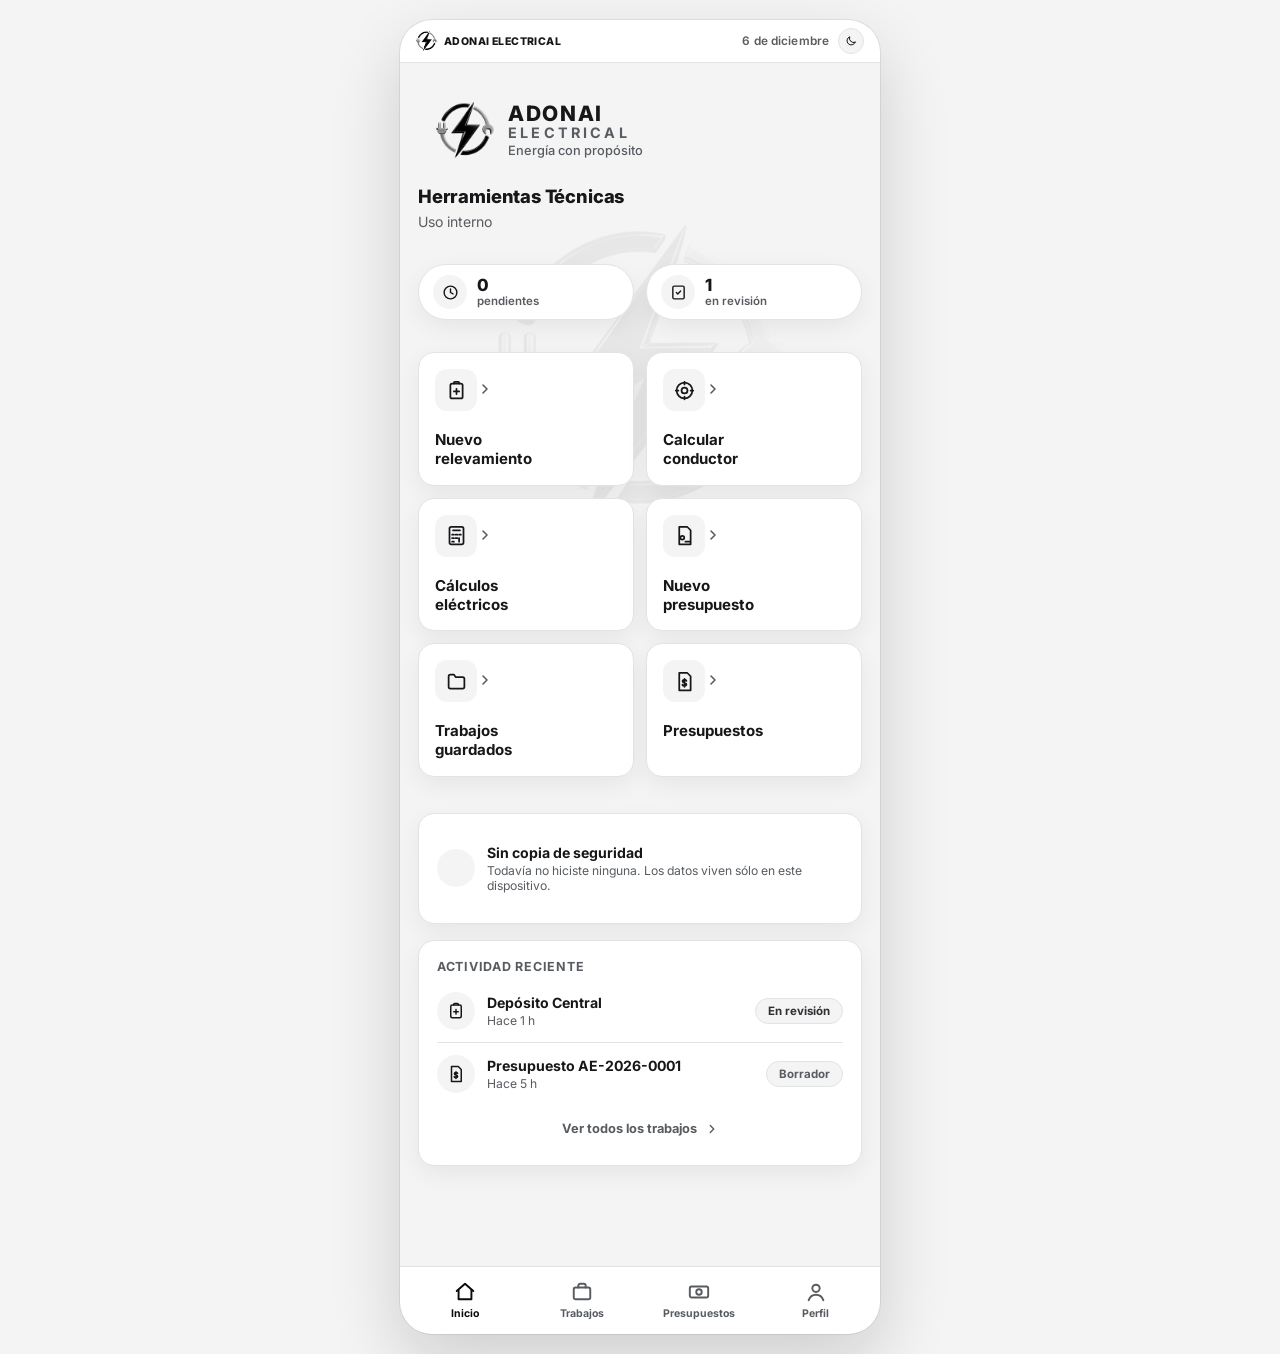
==== codigo/index.html @ 4b6f33a9 "Agrupamiento como parámetro del paquete y al aire libre sin reducción Los factores IEC de agrupamien" ====
<!doctype html>
<html lang="es">
<head>
<meta charset="utf-8">
<meta name="viewport" content="width=device-width, initial-scale=1, viewport-fit=cover">
<title>ADONAI ELECTRICAL</title>
<link rel="manifest" href="manifest.json">
<meta name="theme-color" content="#0b0b0c">
<meta name="mobile-web-app-capable" content="yes">
<meta name="apple-mobile-web-app-capable" content="yes">
<meta name="apple-mobile-web-app-status-bar-style" content="black-translucent">
<meta name="apple-mobile-web-app-title" content="ADONAI ELECTRICAL">
<link rel="icon" href="favicon.ico" sizes="any">
<link rel="apple-touch-icon" href="icon-180.png">
<link rel="preconnect" href="https://fonts.googleapis.com">
<link rel="preconnect" href="https://fonts.gstatic.com" crossorigin>
<link href="https://fonts.googleapis.com/css2?family=Inter:wght@400;500;600;700;800;900&display=swap" rel="stylesheet">
<link rel="stylesheet" href="estilos.css">
  <style>
    :root{ color-scheme:light dark; }
    body{ margin:0; }
    img{ max-width:100%; }
    [hidden]{ display:none !important; }
  </style>
</head>
<body>

<!-- ============================================================
     ICONOS / LOGO — símbolos SVG reutilizables
     ============================================================ -->
<svg width="0" height="0" style="position:absolute">
  <defs>
    <symbol id="ic-clock" viewBox="0 0 24 24" fill="none" stroke="currentColor" stroke-width="2" stroke-linecap="round" stroke-linejoin="round"><circle cx="12" cy="12" r="9"/><path d="M12 7v5l3.5 2"/></symbol>
    <symbol id="ic-check-list" viewBox="0 0 24 24" fill="none" stroke="currentColor" stroke-width="2" stroke-linecap="round" stroke-linejoin="round"><rect x="4" y="3" width="16" height="18" rx="2"/><path d="m9 12 2 2 4-4"/></symbol>
    <symbol id="ic-clipboard-plus" viewBox="0 0 24 24" fill="none" stroke="currentColor" stroke-width="2" stroke-linecap="round" stroke-linejoin="round"><rect x="5" y="4" width="14" height="17" rx="2"/><path d="M9 4V3a1 1 0 0 1 1-1h4a1 1 0 0 1 1 1v1"/><path d="M12 10v6M9 13h6"/></symbol>
    <symbol id="ic-cable" viewBox="0 0 24 24" fill="none" stroke="currentColor" stroke-width="2" stroke-linecap="round" stroke-linejoin="round"><circle cx="12" cy="12" r="9"/><circle cx="12" cy="12" r="3.4"/><path d="M12 2v3M12 19v3M2 12h3M19 12h3"/></symbol>
    <symbol id="ic-calc" viewBox="0 0 24 24" fill="none" stroke="currentColor" stroke-width="2" stroke-linecap="round" stroke-linejoin="round"><rect x="4" y="2" width="16" height="20" rx="2"/><path d="M8 6h8M7 11h2M11 11h2M15 11h2M7 15h2M11 15h2M15 15v4M7 19h2"/></symbol>
    <symbol id="ic-invoice" viewBox="0 0 24 24" fill="none" stroke="currentColor" stroke-width="2" stroke-linecap="round" stroke-linejoin="round"><path d="M6 2h9l4 4v16H6z"/><circle cx="9.5" cy="14.5" r="2.2"/><path d="M13 19h5"/></symbol>
    <symbol id="ic-folder" viewBox="0 0 24 24" fill="none" stroke="currentColor" stroke-width="2" stroke-linecap="round" stroke-linejoin="round"><path d="M3 6a2 2 0 0 1 2-2h4l2 3h8a2 2 0 0 1 2 2v9a2 2 0 0 1-2 2H5a2 2 0 0 1-2-2z"/></symbol>
    <symbol id="ic-file-dollar" viewBox="0 0 24 24" fill="none" stroke="currentColor" stroke-width="2" stroke-linecap="round" stroke-linejoin="round"><path d="M6 2h9l4 4v16H6z"/><path d="M12 9v9M14.2 11.3a2.2 2.2 0 0 0-2.2-1.3c-1.4 0-2.2.8-2.2 1.7 0 2.4 4.4 1.1 4.4 3.5 0 .9-.8 1.8-2.2 1.8a2.4 2.4 0 0 1-2.4-1.5"/></symbol>
    <symbol id="ic-home" viewBox="0 0 24 24" fill="none" stroke="currentColor" stroke-width="2.1" stroke-linecap="round" stroke-linejoin="round"><path d="m3 11 9-8 9 8"/><path d="M5 10v10h14V10"/></symbol>
    <symbol id="ic-briefcase" viewBox="0 0 24 24" fill="none" stroke="currentColor" stroke-width="2.1" stroke-linecap="round" stroke-linejoin="round"><rect x="3" y="7" width="18" height="13" rx="2"/><path d="M8 7V5a2 2 0 0 1 2-2h4a2 2 0 0 1 2 2v2"/></symbol>
    <symbol id="ic-money" viewBox="0 0 24 24" fill="none" stroke="currentColor" stroke-width="2.1" stroke-linecap="round" stroke-linejoin="round"><rect x="2" y="6" width="20" height="12" rx="2"/><circle cx="12" cy="12" r="3"/></symbol>
    <symbol id="ic-user" viewBox="0 0 24 24" fill="none" stroke="currentColor" stroke-width="2.1" stroke-linecap="round" stroke-linejoin="round"><circle cx="12" cy="8" r="4"/><path d="M4 21c1.5-4.5 5-6 8-6s6.5 1.5 8 6"/></symbol>
    <symbol id="ic-chevron-right" viewBox="0 0 24 24" fill="none" stroke="currentColor" stroke-width="2.4" stroke-linecap="round" stroke-linejoin="round"><path d="m9 6 6 6-6 6"/></symbol>
    <symbol id="ic-chevron-left" viewBox="0 0 24 24" fill="none" stroke="currentColor" stroke-width="2.4" stroke-linecap="round" stroke-linejoin="round"><path d="m15 6-6 6 6 6"/></symbol>
    <symbol id="ic-plus" viewBox="0 0 24 24" fill="none" stroke="currentColor" stroke-width="2.4" stroke-linecap="round" stroke-linejoin="round"><path d="M12 5v14M5 12h14"/></symbol>
    <symbol id="ic-trash" viewBox="0 0 24 24" fill="none" stroke="currentColor" stroke-width="2" stroke-linecap="round" stroke-linejoin="round"><path d="M4 7h16M9 7V4h6v3M6 7l1 13h10l1-13"/></symbol>
    <symbol id="ic-save" viewBox="0 0 24 24" fill="none" stroke="currentColor" stroke-width="2" stroke-linecap="round" stroke-linejoin="round"><path d="M5 4h11l3 3v13H5z"/><path d="M8 4v6h8V4M8 21v-6h8v6"/></symbol>
    <symbol id="ic-check-circle" viewBox="0 0 24 24" fill="none" stroke="currentColor" stroke-width="2.2" stroke-linecap="round" stroke-linejoin="round"><circle cx="12" cy="12" r="9.5"/><path d="m8 12 2.5 2.5L16 9"/></symbol>
    <symbol id="ic-x-circle" viewBox="0 0 24 24" fill="none" stroke="currentColor" stroke-width="2.2" stroke-linecap="round" stroke-linejoin="round"><circle cx="12" cy="12" r="9.5"/><path d="m9 9 6 6M15 9l-6 6"/></symbol>
    <symbol id="ic-zap" viewBox="0 0 24 24" fill="currentColor" stroke="none"><path d="M13 2 4 14h6l-1 8 9-12h-6z"/></symbol>
    <symbol id="ic-percent" viewBox="0 0 24 24" fill="none" stroke="currentColor" stroke-width="2" stroke-linecap="round" stroke-linejoin="round"><path d="M19 5 5 19"/><circle cx="7" cy="7" r="2.2"/><circle cx="17" cy="17" r="2.2"/></symbol>
    <symbol id="ic-truck" viewBox="0 0 24 24" fill="none" stroke="currentColor" stroke-width="2" stroke-linecap="round" stroke-linejoin="round"><path d="M2 8h11v9H2z"/><path d="M13 11h4l4 3v3h-8z"/><circle cx="6" cy="19" r="1.8"/><circle cx="17.5" cy="19" r="1.8"/></symbol>
    <symbol id="ic-tag" viewBox="0 0 24 24" fill="none" stroke="currentColor" stroke-width="2" stroke-linecap="round" stroke-linejoin="round"><path d="M12 2h6a2 2 0 0 1 2 2v6L11 19l-9-9 9-9z"/><circle cx="16" cy="8" r="1.5" fill="currentColor" stroke="none"/></symbol>
    <symbol id="ic-tool" viewBox="0 0 24 24" fill="none" stroke="currentColor" stroke-width="2" stroke-linecap="round" stroke-linejoin="round"><path d="M14.7 6.3a4 4 0 0 0-5.4 4.6L3 17.2V21h3.8l6.3-6.3a4 4 0 0 0 4.6-5.4l-2.7 2.7-2-2z"/></symbol>
    <symbol id="ic-thermo" viewBox="0 0 24 24" fill="none" stroke="currentColor" stroke-width="2" stroke-linecap="round" stroke-linejoin="round"><path d="M12 14V4a2 2 0 1 0-4 0v10a4 4 0 1 0 4 0Z"/></symbol>
    <symbol id="ic-ruler" viewBox="0 0 24 24" fill="none" stroke="currentColor" stroke-width="2" stroke-linecap="round" stroke-linejoin="round"><path d="m3 16 5-5 12 12-5 5z"/><path d="m9 12 2 2M12 9l2 2M15 6l2 2"/></symbol>
    <symbol id="ic-eye" viewBox="0 0 24 24" fill="none" stroke="currentColor" stroke-width="2" stroke-linecap="round" stroke-linejoin="round"><path d="M2 12s3.5-7 10-7 10 7 10 7-3.5 7-10 7-10-7-10-7Z"/><circle cx="12" cy="12" r="3"/></symbol>
    <symbol id="ic-doc" viewBox="0 0 24 24" fill="none" stroke="currentColor" stroke-width="2" stroke-linecap="round" stroke-linejoin="round"><path d="M6 2h9l4 4v16H6z"/><path d="M8 12h8M8 16h8M8 8h3"/></symbol>
    <symbol id="ic-edit" viewBox="0 0 24 24" fill="none" stroke="currentColor" stroke-width="2" stroke-linecap="round" stroke-linejoin="round"><path d="M12 20h9"/><path d="M16.5 3.5a2.1 2.1 0 0 1 3 3L7 19l-4 1 1-4Z"/></symbol>
    <symbol id="ic-send" viewBox="0 0 24 24" fill="none" stroke="currentColor" stroke-width="2" stroke-linecap="round" stroke-linejoin="round"><path d="m3 11 18-8-8 18-2-8Z"/></symbol>
    <symbol id="ic-building" viewBox="0 0 24 24" fill="none" stroke="currentColor" stroke-width="2" stroke-linecap="round" stroke-linejoin="round"><path d="M4 21V5a1 1 0 0 1 1-1h9a1 1 0 0 1 1 1v16"/><path d="M15 10h4a1 1 0 0 1 1 1v10"/><path d="M8 8h.01M11 8h.01M8 12h.01M11 12h.01M8 16h.01M11 16h.01"/></symbol>
    <symbol id="ic-search" viewBox="0 0 24 24" fill="none" stroke="currentColor" stroke-width="2" stroke-linecap="round" stroke-linejoin="round"><circle cx="11" cy="11" r="7"/><path d="m21 21-4.3-4.3"/></symbol>
    <symbol id="ic-copy" viewBox="0 0 24 24" fill="none" stroke="currentColor" stroke-width="2" stroke-linecap="round" stroke-linejoin="round"><rect x="9" y="9" width="11" height="11" rx="2"/><path d="M5 15V5a2 2 0 0 1 2-2h10"/></symbol>
    <symbol id="ic-sun" viewBox="0 0 24 24" fill="none" stroke="currentColor" stroke-width="2" stroke-linecap="round" stroke-linejoin="round"><circle cx="12" cy="12" r="4.2"/><path d="M12 2.5v2.6M12 18.9v2.6M4.6 4.6l1.85 1.85M17.55 17.55l1.85 1.85M2.5 12h2.6M18.9 12h2.6M4.6 19.4l1.85-1.85M17.55 6.45l1.85-1.85"/></symbol>
    <symbol id="ic-moon" viewBox="0 0 24 24" fill="none" stroke="currentColor" stroke-width="2" stroke-linecap="round" stroke-linejoin="round"><path d="M20.5 14.5A8.5 8.5 0 0 1 9.5 3.5a8.5 8.5 0 1 0 11 11Z"/></symbol>
  </defs>
</svg>

<div class="shell" id="shell">

  <div class="lock-screen" id="lock-screen" hidden>
    <div class="lock-card">
      <span class="brand-logo-plate" style="width:56px;height:56px;margin:0 auto 14px;display:flex"><img data-logo alt="ADONAI ELECTRICAL"></span>
      <div class="lock-title">Herramientas Técnicas</div>
      <p class="lock-sub">Ingresá tu PIN para continuar</p>
      <input class="input lock-input" type="password" inputmode="numeric" pattern="[0-9]*" maxlength="4" id="lock-pin-input" placeholder="••••" autocomplete="off">
      <button class="btn btn-primary btn-block" id="btn-lock-unlock">Desbloquear</button>
      <p class="lock-error" id="lock-error" hidden>PIN incorrecto. Intentá de nuevo.</p>
      <button type="button" class="lock-forgot" id="btn-lock-olvide">¿Olvidaste tu PIN?</button>
      <p class="lock-forgot-note" id="lock-olvide-nota" hidden>El PIN no se puede recuperar: es solo un bloqueo de pantalla, no hay cuenta ni copia en la nube. Para volver a entrar hay que borrar los datos del sitio desde el navegador, lo que también borra los trabajos y presupuestos guardados en este dispositivo.</p>
    </div>
  </div>

  <div class="util-bar" id="util-bar">
    <div class="util-brand">
      <span class="brand-logo-plate"><img data-logo alt="ADONAI ELECTRICAL"></span>
      <span class="util-wordmark">ADONAI ELECTRICAL</span>
    </div>
    <div class="util-right">
      <span class="date" id="util-date"></span>
      <button type="button" class="theme-toggle" id="btn-theme-toggle" aria-label="Cambiar tema" aria-pressed="false">
        <svg id="theme-toggle-icon"><use href="#ic-moon"></use></svg>
      </button>
    </div>
  </div>

  <!-- ============================================================
       INICIO
       ============================================================ -->
  <main class="view" id="view-home">
    <div class="brand-header">
      <span class="brand-logo-plate"><img data-logo alt="ADONAI ELECTRICAL"></span>
      <div>
        <div class="wordmark-lg">ADONAI<small>ELECTRICAL</small></div>
        <div class="tagline">Energía con propósito</div>
      </div>
    </div>

    <div class="stack" style="margin-top:18px">
      <div>
        <div class="page-title" style="font-size:1.15rem">Herramientas Técnicas</div>
        <div class="page-sub" style="margin-bottom:0">Uso interno</div>
      </div>

      <div class="stat-pill-row" id="home-stats"></div>

      <div class="action-grid">
        <button class="action-tile" data-action="nuevo-relevamiento">
          <div class="head"><span class="ic"><svg><use href="#ic-clipboard-plus"/></svg></span><svg class="chev"><use href="#ic-chevron-right"/></svg></div>
          <div class="label">Nuevo<br>relevamiento</div>
        </button>
        <button class="action-tile" data-action="calcular-conductor">
          <div class="head"><span class="ic"><svg><use href="#ic-cable"/></svg></span><svg class="chev"><use href="#ic-chevron-right"/></svg></div>
          <div class="label">Calcular<br>conductor</div>
        </button>
        <button class="action-tile" data-action="calculos-electricos">
          <div class="head"><span class="ic"><svg><use href="#ic-calc"/></svg></span><svg class="chev"><use href="#ic-chevron-right"/></svg></div>
          <div class="label">Cálculos<br>eléctricos</div>
        </button>
        <button class="action-tile" data-action="nuevo-presupuesto">
          <div class="head"><span class="ic"><svg><use href="#ic-invoice"/></svg></span><svg class="chev"><use href="#ic-chevron-right"/></svg></div>
          <div class="label">Nuevo<br>presupuesto</div>
        </button>
        <button class="action-tile" data-action="trabajos">
          <div class="head"><span class="ic"><svg><use href="#ic-folder"/></svg></span><svg class="chev"><use href="#ic-chevron-right"/></svg></div>
          <div class="label">Trabajos<br>guardados</div>
        </button>
        <button class="action-tile" data-action="presupuestos">
          <div class="head"><span class="ic"><svg><use href="#ic-file-dollar"/></svg></span><svg class="chev"><use href="#ic-chevron-right"/></svg></div>
          <div class="label">Presupuestos</div>
        </button>
      </div>

      <div id="home-avisos"></div>

      <div class="card card-pad">
        <div class="row-between" style="margin-bottom:6px">
          <div class="section-label" style="margin:0">Actividad reciente</div>
        </div>
        <div id="home-activity"></div>
        <button class="btn btn-ghost btn-block btn-sm" id="btn-ver-todos" style="margin-top:6px">Ver todos los trabajos <svg style="width:14px;height:14px"><use href="#ic-chevron-right"/></svg></button>
      </div>
    </div>
  </main>

  <!-- ============================================================
       NUEVO RELEVAMIENTO — asistente de 6 pasos
       ============================================================ -->
  <main class="view" id="view-relevamiento" hidden>
    <div class="topbar">
      <div class="topbar-row">
        <button class="icon-btn" data-back="home"><svg><use href="#ic-chevron-left"/></svg></button>
        <div class="brand-mini" style="margin:0 auto">
          <span class="brand-logo-plate"><img data-logo alt="ADONAI ELECTRICAL"></span>
          <div class="wordmark">ADONAI<b>ELECTRICAL</b></div>
        </div>
        <span style="width:36px"></span>
      </div>
    </div>
    <div style="padding-top:14px">
      <div class="page-title">Nuevo relevamiento</div>
      <div class="stepper" id="wizard-stepper"></div>
    </div>

    <!-- Paso 1: Cliente -->
    <section class="wizard-step stack" id="step-cliente" data-step="0">
      <div class="card card-pad stack-sm">
        <div class="section-label">Datos del cliente</div>
        <div class="field"><label>Nombre o razón social</label><input class="input" id="f-cliente-nombre" placeholder="Ej: Empresa Delta"></div>
        <div class="field"><label>Teléfono</label><input class="input" id="f-cliente-telefono" type="tel" placeholder="0"></div>
        <div class="field"><label>WhatsApp</label><input class="input" id="f-cliente-whatsapp" type="tel" placeholder="0"></div>
        <div class="field"><label>Correo electrónico</label><input class="input" id="f-cliente-email" type="email" placeholder="cliente@correo.com"></div>
        <div class="field"><label>Persona de contacto</label><input class="input" id="f-cliente-contacto" placeholder="Nombre y apellido"></div>
        <div class="field"><label>Observaciones</label><textarea class="textarea" id="f-cliente-obs" placeholder="Notas sobre el cliente…"></textarea></div>
      </div>
      <div class="card card-pad" id="clientes-existentes-wrap">
        <div class="section-label" style="margin-bottom:10px">Selección rápida</div>
        <select class="select" id="f-cliente-existente">
          <option value="">Seleccionar cliente existente…</option>
        </select>
      </div>
      <div class="grid-2">
        <button class="btn btn-outline" id="btn-guardar-borrador"><svg><use href="#ic-save"/></svg> Guardar borrador</button>
        <button class="btn btn-primary" data-step-next>Continuar <svg><use href="#ic-chevron-right"/></svg></button>
      </div>
    </section>

    <!-- Paso 2: Obra -->
    <section class="wizard-step stack" id="step-obra" data-step="1" hidden>
      <div class="card card-pad stack-sm">
        <div class="section-label">Datos de la obra</div>
        <div class="field"><label>Nombre de la obra</label><input class="input" id="f-obra-nombre" placeholder="Ej: Depósito Central"></div>
        <div class="field"><label>Dirección</label><input class="input" id="f-obra-direccion" placeholder="Calle y número"></div>
        <div class="field"><label>Localidad</label><input class="input" id="f-obra-localidad" placeholder="Salto" value="Salto"></div>
        <div class="grid-2">
          <div class="field"><label>Tipo de obra</label>
            <select class="select" id="f-obra-tipo">
              <option>Residencial</option><option>Comercial</option><option>Industrial</option>
            </select>
          </div>
          <div class="field"><label>Naturaleza</label>
            <select class="select" id="f-obra-naturaleza">
              <option>Trámite</option><option>Instalación nueva</option><option>Modificación</option><option>Emergencia</option>
            </select>
          </div>
        </div>
        <div class="field"><label>Observaciones de obra</label><textarea class="textarea" id="f-obra-obs" placeholder="Accesos, horarios, condiciones del lugar…"></textarea></div>
      </div>
      <div class="grid-2">
        <button class="btn btn-outline" data-step-prev><svg><use href="#ic-chevron-left"/></svg> Atrás</button>
        <button class="btn btn-primary" data-step-next>Continuar <svg><use href="#ic-chevron-right"/></svg></button>
      </div>
    </section>

    <!-- Paso 3: Cargas -->
    <section class="wizard-step stack" id="step-cargas" data-step="2" hidden>
      <div class="card card-pad">
        <div class="field" style="max-width:340px;margin-bottom:0">
          <label>Sistema de suministro</label>
          <select class="select" id="f-sistema">
            <option value="mono">Monofásico 230V</option>
            <option value="tri_it">Trifásico 230V (sistema IT)</option>
            <option value="tri_tt" selected>Trifásico 400V (sistema TT)</option>
          </select>
        </div>
      </div>
      <div class="card card-pad">
        <div class="section-label">Factores de demanda (ajustables)</div>
        <div class="item-grid" id="factores-grid"></div>
        <p style="font-size:0.78rem;color:var(--steel);margin:10px 0 0">Valores de referencia — confirmalos contra la normativa de UTE vigente.</p>
      </div>
      <div class="card card-pad">
        <div class="row-between" style="margin-bottom:14px">
          <div class="section-label" style="margin:0">Circuitos / cargas</div>
          <button class="btn btn-outline btn-sm" id="btn-add-carga"><svg><use href="#ic-plus"/></svg> Agregar</button>
        </div>
        <div class="stack-sm" id="cargas-list"></div>
      </div>
      <div class="panel-dark card-pad">
        <div class="stat-grid" id="potencia-resultado"></div>
        <p id="potencia-warning" style="font-size:0.78rem;color:var(--panel-dark-muted);margin:16px 0 0"></p>
      </div>
      <div class="grid-2">
        <button class="btn btn-outline" data-step-prev><svg><use href="#ic-chevron-left"/></svg> Atrás</button>
        <button class="btn btn-primary" id="btn-ir-circuitos">Continuar <svg><use href="#ic-chevron-right"/></svg></button>
      </div>
    </section>

    <!-- Paso 4: Circuitos -->
    <section class="wizard-step stack" id="step-circuitos" data-step="3" hidden>
      <div class="row-between">
        <p class="page-sub" style="margin:0;max-width:none">Sección mínima que cumple corriente admisible y caída de tensión, con protección sugerida.</p>
      </div>
      <div class="card card-pad stack-sm">
        <div class="section-label" style="margin:0">Alimentador desde el medidor</div>
        <p style="font-size:0.78rem;color:var(--steel);margin:0">La caída de tensión se mide desde el origen de la instalación, así que lo que se pierde entre el medidor y el tablero general se le descuenta a cada circuito.</p>
        <div class="grid-2">
          <div class="field"><label>Longitud medidor → tablero (m)</label><input class="input" type="number" min="0" id="f-acom-l" value="10"></div>
          <div class="field"><label>Sección del alimentador</label><select class="select" id="f-acom-seccion"></select></div>
        </div>
        <div class="light-stat-grid" id="acom-resultado"></div>
      </div>

      <button class="btn btn-outline btn-block" id="btn-add-circuito"><svg><use href="#ic-plus"/></svg> Agregar circuito</button>
      <div class="stack" id="circuitos-list"></div>
      <div class="card" style="padding:0;overflow:hidden" id="circuitos-tabla-wrap" hidden>
        <div style="padding:14px 18px;font-weight:700;border-bottom:1px solid var(--line)">Planilla resumen</div>
        <div class="table-wrap">
          <table class="data" id="circuitos-tabla">
            <thead><tr><th>Circuito</th><th>Ib (A)</th><th>Sección</th><th>Protección</th><th>ΔU %</th></tr></thead>
            <tbody></tbody>
          </table>
        </div>
      </div>
      <div class="panel-dark card-pad" id="circuitos-proteccion-general" style="display:flex;flex-wrap:wrap;gap:20px" hidden></div>
      <div class="grid-2">
        <button class="btn btn-outline" data-step-prev><svg><use href="#ic-chevron-left"/></svg> Atrás</button>
        <button class="btn btn-primary" data-step-next>Continuar <svg><use href="#ic-chevron-right"/></svg></button>
      </div>
    </section>

    <!-- Paso 5: Materiales -->
    <section class="wizard-step stack" id="step-materiales" data-step="4" hidden>
      <div class="card card-pad">
        <div class="row-between" style="margin-bottom:6px">
          <div class="section-label" style="margin:0">Materiales sugeridos</div>
          <button class="btn btn-ghost btn-sm" id="btn-regenerar-materiales">Regenerar</button>
        </div>
        <p style="font-size:0.78rem;color:var(--steel);margin:0 0 12px">Calculados a partir de los circuitos. Editá cantidades o agregá ítems manuales.</p>
        <div class="stack-sm" id="materiales-list"></div>
      </div>
      <button class="btn btn-outline btn-block" id="btn-add-material"><svg><use href="#ic-plus"/></svg> Agregar material manual</button>
      <div class="grid-2">
        <button class="btn btn-outline" data-step-prev><svg><use href="#ic-chevron-left"/></svg> Atrás</button>
        <button class="btn btn-primary" data-step-next>Continuar <svg><use href="#ic-chevron-right"/></svg></button>
      </div>
    </section>

    <!-- Paso 6: Resumen -->
    <section class="wizard-step stack" id="step-resumen" data-step="5" hidden>
      <div class="page-title" style="font-size:1.3rem">Resumen técnico</div>
      <div class="grid-2">
        <div class="card card-pad">
          <div class="eyebrow" style="margin-bottom:6px">Cliente</div>
          <div style="font-weight:700" id="resumen-cliente">—</div>
        </div>
        <div class="card card-pad">
          <div class="eyebrow" style="margin-bottom:6px">Obra</div>
          <div style="font-weight:700" id="resumen-obra">—</div>
        </div>
      </div>
      <div class="grid-2">
        <div class="card card-pad">
          <div class="eyebrow" style="margin-bottom:8px">Estado</div>
          <select class="select" id="resumen-estado">
            <option value="pendiente">Pendiente</option>
            <option value="revision">En revisión</option>
            <option value="aprobado">Aprobado</option>
          </select>
        </div>
        <div class="card card-pad">
          <div class="eyebrow" style="margin-bottom:6px">Carga total</div>
          <div style="font-weight:800;font-size:1.1rem" id="resumen-carga">—</div>
        </div>
      </div>

      <div class="section-label">Circuitos</div>
      <div class="stack-sm" id="resumen-circuitos"></div>

      <div class="card card-pad" id="resumen-proteccion-general" hidden>
        <div class="section-label" style="margin-bottom:10px">Protección general</div>
        <div class="stack-sm" id="resumen-proteccion-general-stats"></div>
        <div class="field" style="margin-top:12px"><label>Sensibilidad diferencial general</label>
          <select class="select" id="resumen-diferencial-sensibilidad">
            <option value="30">30 mA</option>
            <option value="300">300 mA</option>
          </select>
        </div>
        <div class="field" style="margin-top:12px"><label>Tipo de diferencial general</label>
          <select class="select" id="resumen-diferencial-tipo"></select>
        </div>
      </div>

      <div class="card card-pad">
        <div class="row-between" style="margin-bottom:10px">
          <div class="section-label" style="margin:0">Materiales</div>
          <span id="resumen-materiales-count" style="font-size:0.78rem;color:var(--steel)"></span>
        </div>
        <div class="stack-sm" id="resumen-materiales-preview"></div>
      </div>

      <div class="card card-pad">
        <div class="section-label">Observaciones</div>
        <textarea class="textarea" id="resumen-observaciones" placeholder="Notas técnicas del relevamiento…"></textarea>
      </div>

      <div class="grid-2">
        <button class="btn btn-outline" data-step-prev><svg><use href="#ic-edit"/></svg> Editar</button>
        <button class="btn btn-outline" id="btn-enviar-revision"><svg><use href="#ic-send"/></svg> Enviar a revisión</button>
      </div>
      <button class="btn btn-primary btn-block" id="btn-crear-presupuesto"><svg><use href="#ic-file-dollar"/></svg> Crear presupuesto</button>
    </section>
  </main>

  <!-- ============================================================
       CALCULAR CONDUCTOR (standalone)
       ============================================================ -->
  <main class="view" id="view-conductor" hidden>
    <div class="topbar">
      <div class="topbar-row">
        <button class="icon-btn" data-back="home"><svg><use href="#ic-chevron-left"/></svg></button>
        <div class="topbar-title">Calcular conductor</div>
        <div class="brand-mini"><span class="brand-logo-plate"><img data-logo alt="ADONAI ELECTRICAL"></span></div>
      </div>
    </div>
    <div class="stack" style="padding-top:14px">
      <div class="segmented" id="cond-fases">
        <button class="active" data-fases="1">Monofásico</button>
        <button data-fases="3">Trifásico</button>
      </div>

      <div class="card card-pad stack-sm">
        <div class="field"><label>Tensión</label>
          <select class="select" id="cond-tension"></select>
        </div>
        <div class="field"><label>Dato conocido</label>
          <select class="select" id="cond-dato">
            <option value="potencia">Potencia</option>
            <option value="corriente">Corriente</option>
          </select>
        </div>
        <div class="field"><label id="cond-valor-label">Valor (kW)</label><input class="input" type="number" id="cond-valor" value="15"></div>
        <div class="grid-2">
          <div class="field"><label>cos φ</label><input class="input" type="number" step="0.05" min="0" max="1" id="cond-cosphi" value="0.90"></div>
          <div class="field"><label>Rendimiento η</label><input class="input" type="number" step="0.05" min="0.1" max="1" id="cond-rendimiento" value="1"></div>
        </div>
        <div class="field"><label>Longitud (m)</label><input class="input" type="number" id="cond-longitud" value="42"></div>
        <div class="field"><label>Material</label>
          <select class="select" id="cond-material"><option value="cobre">Cobre</option><option value="aluminio">Aluminio</option></select>
        </div>
        <div class="field"><label>Aislación</label>
          <select class="select" id="cond-aislacion"><option value="pvc">PVC</option><option value="xlpe">XLPE</option></select>
        </div>
        <div class="field"><label>Uso</label>
          <select class="select" id="cond-uso">
            <option value="fuerza">Electrodomésticos / carga fija</option>
            <option value="iluminacion">Iluminación</option>
            <option value="tomacorrientes">Tomacorrientes de uso general</option>
            <option value="motor">Motor o bomba (arranque fuerte)</option>
          </select>
        </div>
        <div class="grid-2">
          <div class="field"><label>Método de instalación</label>
            <select class="select" id="cond-metodo">
              <option value="embutido">Embutido en pared</option>
              <option value="amurado_pvc">Amurado — caño PVC rígido</option>
              <option value="amurado_galvanizado">Amurado — caño de acero galvanizado</option>
              <option value="bandeja">Bandeja perforada bajo techo</option>
              <option value="aire">Al aire bajo techo / exterior protegido</option>
              <option value="enterrado">Enterrado en caño</option>
            </select>
          </div>
          <div class="field"><label>Temp. ambiente (°C)</label><input class="input" type="number" id="cond-temp" value="30"></div>
        </div>
        <p style="font-size:0.76rem;color:var(--steel);margin:0">Se calcula a 30 °C, que es el criterio de la casa para toda la obra. Una temperatura intermedia toma el escalón superior de la Tabla XIV; fuera de la tabla, el cálculo no se puede verificar.</p>
        <div class="grid-2">
          <div class="field"><label>Expuesto al sol</label>
            <select class="select" id="cond-sol"><option value="0">No</option><option value="1">Sí (x 0,90)</option></select>
          </div>
          <div class="field"><label>Caída antes del circuito (%)</label><input class="input" type="number" step="0.1" min="0" id="cond-caida-arriba" value="0"></div>
        </div>
        <div class="grid-2">
          <div class="field"><label>Circuitos agrupados</label><input class="input" type="number" min="1" id="cond-agrupados" value="1"></div>
          <div class="field"><label>Criterio de proyecto (%)</label><input class="input" type="number" step="0.5" min="0.1" id="cond-caidamax" value="5"></div>
        </div>
        <div id="cond-montaje-wrap" hidden>
          <div class="grid-2">
            <div class="field"><label>Montaje</label>
              <select class="select" id="cond-montaje">
                <option value="manojo">En manojo o haz (atados, amontonados o en envolvente)</option>
                <option value="capa_pared">Capa única sobre pared, piso o bandeja no perforada</option>
                <option value="capa_bandeja_perforada">Capa única sobre bandeja perforada</option>
              </select>
            </div>
            <div class="field"><label>Separación con el circuito vecino</label>
              <select class="select" id="cond-separados">
                <option value="0">En contacto o a menos de 2·De</option>
                <option value="1">A más de 2·De (sin reducción)</option>
              </select>
            </div>
          </div>
          <p class="hint">Se mide entre las superficies de un circuito y el vecino; los conductores de un mismo circuito pueden ir juntos. 2·De orientativo (unipolar PVC): 1,5 mm² 6 mm · 2,5 mm² 7 mm · 4 mm² 9 mm · 6 mm² 10 mm · 10 mm² 13 mm · 16 mm² 16 mm · 25 mm² 19 mm; confirmar con el catálogo. Si van atados con precintos o amontonados, es manojo. La separación entre potencia y datos (EN 50174-2) es un criterio electromagnético y no cambia este cálculo.</p>
        </div>
        <p class="hint" id="cond-aire-nota" hidden>Al aire libre los circuitos van siempre separados, nunca en contacto: no se aplica reducción por agrupamiento.</p>
        <div class="field" id="cond-disposicion-wrap" hidden><label>Caños enterrados y separación</label>
          <select class="select" id="cond-disposicion">
            <option value="mismo">Todos en el mismo caño (§5.1)</option>
            <option value="contacto">Un caño por circuito, caños en contacto</option>
            <option value="m025">Un caño por circuito, a 0,25 m</option>
            <option value="m05">Un caño por circuito, a 0,5 m</option>
            <option value="m1">Un caño por circuito, a 1 m</option>
            <option value="libres">Un caño por circuito, a más de 1 m (sin reducción)</option>
          </select>
        </div>
      </div>

      <div class="card card-pad" id="cond-resultado-wrap">
        <div class="row-between" style="margin-bottom:14px">
          <div class="section-label" style="margin:0">Resultado del circuito</div>
          <span id="cond-badge"></span>
        </div>
        <div class="light-stat-grid" id="cond-resultado"></div>
      </div>

      <div class="card card-pad stack-sm">
        <div class="section-label" style="margin:0">Comprobación del circuito</div>
        <p style="font-size:0.78rem;color:var(--steel);margin:0">Capacidad de conducción, coordinación con la protección y caída de tensión. Se puede verificar la sección y la protección que calcula la app, o forzar otras para ver si cumplen.</p>
        <div class="grid-2">
          <div class="field"><label>Sección a verificar</label><select class="select" id="cond-seccion"></select></div>
          <div class="field"><label>Protección a verificar</label><select class="select" id="cond-in"></select></div>
        </div>
        <p style="font-size:0.76rem;color:var(--steel);margin:0">El límite de caída es el de UTE —3 % en alumbrado, 5 % en el resto— o el criterio de proyecto si es más exigente.</p>
        <div class="grid-2">
          <div class="field"><label>Tipo de protección</label>
            <select class="select" id="cond-prot-tipo">
              <option value="mcb">Termomagnético IEC 60898</option>
              <option value="otro">Caja moldeada u otro</option>
            </select>
          </div>
          <div class="field" id="cond-i2-wrap" hidden><label>I₂ del fabricante (A)</label><input class="input" type="number" step="0.1" min="0" id="cond-i2"></div>
        </div>
        <div class="section-label" style="margin:4px 0 0">Cortocircuito (opcional)</div>
        <div class="grid-2">
          <div class="field"><label>Icc prevista (kA)</label><input class="input" type="number" step="0.1" min="0" id="cond-icc"></div>
          <div class="field"><label>Poder de corte (kA)</label><input class="input" type="number" step="0.5" min="0" id="cond-podercorte"></div>
          <div class="field" id="cond-i2t-wrap"><label>Energía pasante I²t (A²s)</label><input class="input" type="number" step="100" min="0" id="cond-i2t"></div>
          <div class="field" id="cond-tiempo-wrap" hidden><label>Tiempo de despeje (s)</label><input class="input" type="number" step="0.01" min="0" id="cond-tiempo"></div>
        </div>
        <div id="cond-comprobacion"></div>
      </div>

      <div class="grid-2">
        <button class="btn btn-outline" id="btn-cond-guardar"><svg><use href="#ic-save"/></svg> Guardar</button>
        <button class="btn btn-outline" id="btn-cond-a-relevamiento">Agregar al relevamiento</button>
      </div>
      <button class="btn btn-primary btn-block" id="btn-cond-a-presupuesto"><svg><use href="#ic-file-dollar"/></svg> Agregar al presupuesto</button>
    </div>
  </main>

  <!-- ============================================================
       CÁLCULOS ELÉCTRICOS (accesos directos a los dos módulos)
       ============================================================ -->
  <main class="view" id="view-calculos" hidden>
    <div class="topbar">
      <div class="topbar-row">
        <button class="icon-btn" data-back="home"><svg><use href="#ic-chevron-left"/></svg></button>
        <div class="topbar-title">Cálculos eléctricos</div>
        <div class="brand-mini"><span class="brand-logo-plate"><img data-logo alt="ADONAI ELECTRICAL"></span></div>
      </div>
    </div>
    <div class="stack" style="padding-top:14px">
      <button class="action-tile" style="flex-direction:row;align-items:center;gap:14px" data-goto="conductor">
        <span class="ic"><svg><use href="#ic-cable"/></svg></span>
        <div style="flex:1">
          <div class="label">Sección de conductor y protección</div>
          <div style="font-size:0.78rem;color:var(--steel);margin-top:2px">Corriente admisible, caída de tensión, protección sugerida</div>
        </div>
        <svg class="chev" style="margin:0"><use href="#ic-chevron-right"/></svg>
      </button>
      <button class="action-tile" style="flex-direction:row;align-items:center;gap:14px" data-goto="potencia-libre">
        <span class="ic"><svg><use href="#ic-zap"/></svg></span>
        <div style="flex:1">
          <div class="label">Cálculo de potencia a contratar</div>
          <div style="font-size:0.78rem;color:var(--steel);margin-top:2px">Sumar cargas y estimar el suministro sugerido</div>
        </div>
        <svg class="chev" style="margin:0"><use href="#ic-chevron-right"/></svg>
      </button>
    </div>
  </main>

  <!-- ============================================================
       TRABAJOS GUARDADOS
       ============================================================ -->
  <main class="view" id="view-trabajos" hidden>
    <div class="topbar">
      <div class="topbar-row">
        <button class="icon-btn" data-back="home"><svg><use href="#ic-chevron-left"/></svg></button>
        <div class="topbar-title">Trabajos guardados</div>
        <button class="icon-btn" id="btn-trabajos-nuevo"><svg><use href="#ic-plus"/></svg></button>
      </div>
    </div>
    <div class="stack" style="padding-top:14px">
      <div class="field"><input class="input" id="trabajos-buscar" placeholder="Buscar por obra, cliente o código"></div>
      <div class="stack" id="trabajos-list"></div>
    </div>
  </main>

  <!-- ============================================================
       PRESUPUESTOS (listado)
       ============================================================ -->
  <main class="view" id="view-presupuestos" hidden>
    <div class="topbar">
      <div class="topbar-row">
        <button class="icon-btn" data-back="home"><svg><use href="#ic-chevron-left"/></svg></button>
        <div class="topbar-title">Presupuestos</div>
        <button class="icon-btn" id="btn-presupuestos-nuevo"><svg><use href="#ic-plus"/></svg></button>
      </div>
    </div>
    <div class="stack" style="padding-top:14px">
      <div class="field"><input class="input" id="presupuestos-buscar" placeholder="Buscar por código o cliente"></div>
      <div class="stack" id="presupuestos-list"></div>
    </div>
  </main>

  <!-- ============================================================
       PRESUPUESTO — detalle
       ============================================================ -->
  <main class="view" id="view-presupuesto-detalle" hidden>
    <div class="topbar">
      <div class="topbar-row">
        <button class="icon-btn" data-back="presupuestos"><svg><use href="#ic-chevron-left"/></svg></button>
        <div class="topbar-title" id="pres-codigo">Presupuesto</div>
        <button class="icon-btn" id="btn-pres-doc"><svg><use href="#ic-doc"/></svg></button>
      </div>
    </div>
    <div class="stack" style="padding-top:14px">
      <div class="card card-pad" style="display:flex;align-items:center;justify-content:space-between;gap:12px">
        <div style="flex:1;min-width:0">
          <div class="eyebrow" style="margin-bottom:4px">Cliente / proyecto</div>
          <input class="input" id="pres-cliente-nombre" style="border:none;padding:0;font-weight:700;font-size:0.95rem;min-height:auto">
        </div>
        <span class="status-pill status-draft" id="pres-estado-pill">Borrador</span>
      </div>
      <div class="segmented" id="pres-vista-toggle">
        <button class="active" data-vista="interno"><svg style="width:15px;height:15px;vertical-align:-2px;margin-right:5px"><use href="#ic-user"/></svg>Interno</button>
        <button data-vista="cliente"><svg style="width:15px;height:15px;vertical-align:-2px;margin-right:5px"><use href="#ic-user"/></svg>Cliente</button>
      </div>

      <div class="card card-pad" id="pres-vista-interno">
        <div class="budget-row"><span class="lbl"><svg><use href="#ic-cable"/></svg>Materiales:</span><span class="val" id="pi-materiales">$0</span></div>
        <div class="alert-error" id="pi-materiales-warning" hidden style="margin:8px 0 12px"></div>
        <div class="budget-row"><span class="lbl"><svg><use href="#ic-user"/></svg>Mano de obra:</span><span class="val"><input class="input" style="min-height:34px;width:120px;text-align:right" type="number" id="pi-manoobra" value="0"></span></div>
        <div class="budget-row"><span class="lbl"><svg><use href="#ic-truck"/></svg>Traslados:</span><span class="val"><input class="input" style="min-height:34px;width:120px;text-align:right" type="number" id="pi-traslados" value="0"></span></div>
        <div class="budget-row"><span class="lbl"><svg><use href="#ic-tag"/></svg>Otros gastos:</span><span class="val"><input class="input" style="min-height:34px;width:120px;text-align:right" type="number" id="pi-otros" value="0"></span></div>
        <p style="font-size:0.72rem;color:var(--steel);margin:-2px 0 6px">Acá van los que no están en la lista de materiales: tornillería, precintos, consumibles.</p>
        <div class="hr"></div>
        <div class="budget-row"><span class="lbl"><svg><use href="#ic-calc"/></svg><b>Costo total:</b></span><span class="val" id="pi-costototal">$0</span></div>
        <div class="budget-row"><span class="lbl"><svg><use href="#ic-percent"/></svg>Margen aplicado:</span><span class="val"><input class="input" style="min-height:34px;width:80px;text-align:right" type="number" id="pi-margen" value="30">%</span></div>
        <div class="budget-row"><span class="lbl">Subtotal venta:</span><span class="val" id="pi-subtotal">$0</span></div>
        <div class="budget-row"><span class="lbl">IVA <input class="input" style="min-height:30px;width:52px;text-align:right;display:inline-block;padding:0 6px" type="number" id="pi-iva" value="22">%:</span><span class="val" id="pi-ivamonto">$0</span></div>
        <div class="budget-total"><span>TOTAL CLIENTE:</span><span class="val" id="pi-total">$0</span></div>
      </div>

      <div class="card card-pad" id="pres-vista-cliente" hidden>
        <div class="eyebrow" style="margin-bottom:10px">ADONAI ELECTRICAL — Presupuesto</div>
        <div id="pc-cliente" style="font-weight:700;margin-bottom:14px"></div>
        <div class="budget-total"><span>Total del servicio:</span><span class="val" id="pc-total">$0</span></div>
        <p style="font-size:0.78rem;color:var(--steel);margin-top:12px">IVA incluido. Precio final llave en mano.</p>
      </div>

      <div class="card card-pad">
        <div class="section-label">Condiciones</div>
        <div class="light-stat-row"><span class="lbl">Validez</span><span class="val"><input class="input" style="min-height:34px;width:90px;text-align:right" type="number" id="pi-validez" value="15"> días</span></div>
        <p id="pi-validez-nota" style="font-size:0.74rem;color:var(--steel);margin:-2px 0 4px" hidden></p>
        <div class="light-stat-row"><span class="lbl">Forma de pago</span><span class="val"><input class="input" style="min-height:34px;width:150px;text-align:right" id="pi-formapago" value="50% anticipo / 50% final"></span></div>
        <div class="light-stat-row"><span class="lbl">Plazo estimado</span><span class="val"><input class="input" style="min-height:34px;width:90px;text-align:right" type="number" id="pi-plazo" value="5"> días</span></div>
        <p id="pi-plazo-nota" style="font-size:0.74rem;color:var(--steel);margin:-2px 0 4px" hidden></p>
      </div>

      <button class="btn btn-primary btn-block" id="btn-pres-aprobar"><svg><use href="#ic-check-circle"/></svg> Aprobar presupuesto</button>
      <button class="btn btn-outline btn-block" id="btn-pres-pdf"><svg><use href="#ic-doc"/></svg> PDF para el cliente</button>
      <button class="btn btn-outline btn-block" id="btn-pres-pdf-interno"><svg><use href="#ic-calc"/></svg> PDF interno (con costos)</button>
      <p style="font-size:0.72rem;color:var(--steel);margin:-2px 0 6px;text-align:center">El interno lleva el desglose y el precio de cada material. No se le entrega al cliente.</p>
      <button class="btn btn-outline btn-block" id="btn-pres-whatsapp"><svg><use href="#ic-send"/></svg> Compartir por WhatsApp</button>
    </div>
  </main>

  <!-- ============================================================
       PERFIL
       ============================================================ -->
  <main class="view" id="view-perfil" hidden>
    <div class="topbar">
      <div class="topbar-row">
        <button class="icon-btn" data-back="home"><svg><use href="#ic-chevron-left"/></svg></button>
        <div class="topbar-title">Perfil</div>
        <span style="width:36px"></span>
      </div>
    </div>
    <div class="stack" style="padding-top:14px">
      <div class="card card-pad" style="display:flex;align-items:center;gap:14px">
        <span class="brand-logo-plate" style="width:52px;height:52px"><img data-logo alt="ADONAI ELECTRICAL"></span>
        <div>
          <div style="font-weight:800">ADONAI ELECTRICAL</div>
          <div style="font-size:0.8rem;color:var(--steel)">Energía con propósito · Salto</div>
        </div>
      </div>
      <div class="card card-pad stack-sm">
        <div class="section-label">Valores por defecto de presupuesto</div>
        <div class="grid-2">
          <div class="field"><label>Margen (%)</label><input class="input" type="number" id="perfil-margen" value="30"></div>
          <div class="field"><label>IVA (%)</label><input class="input" type="number" id="perfil-iva" value="22"></div>
        </div>
      </div>
      <div class="card card-pad stack-sm">
        <div class="section-label">Mano de obra</div>
        <div class="grid-2">
          <div class="field"><label>Tarifa por hora ($)</label><input class="input" type="number" id="perfil-tarifahora" value="500"></div>
          <div class="field"><label>Horas por jornada</label><input class="input" type="number" id="perfil-horasjornada" value="8"></div>
        </div>
        <p style="font-size:0.78rem;color:var(--steel);margin:2px 0 0">Mano de obra = Plazo estimado (días) × horas × tarifa. Se puede ajustar a mano en cada presupuesto.</p>
        <div class="section-label" style="margin-top:8px">Rendimiento para estimar el plazo</div>
        <div class="grid-2">
          <div class="field"><label>Bocas por jornada</label><input class="input" type="number" step="0.5" id="perfil-bocasjornada" value="6"></div>
          <div class="field"><label>Jornadas por carga fija</label><input class="input" type="number" step="0.25" id="perfil-jornadascargafija" value="0.5"></div>
          <div class="field"><label>Jornadas por tablero</label><input class="input" type="number" step="0.5" id="perfil-jornadastablero" value="1"></div>
        </div>
        <p style="font-size:0.78rem;color:var(--steel);margin:2px 0 0">Plazo = bocas de luz y tomas ÷ bocas por jornada + cargas fijas (aire, horno, bomba) + tablero si es instalación nueva. Se redondea para arriba.</p>
      </div>
      <div class="card card-pad stack-sm">
        <div class="section-label">Catálogo de precios</div>
        <p style="font-size:0.78rem;color:var(--steel);margin:0">Precios de referencia que usan los materiales generados automáticamente en cada relevamiento.</p>
        <button class="btn btn-outline btn-block" id="btn-abrir-catalogo">Editar catálogo de precios</button>
      </div>
      <div class="card card-pad stack-sm">
        <div class="section-label">Datos</div>
        <div class="light-stat-row"><span class="lbl">Trabajos guardados</span><span class="val" id="perfil-count-trabajos">0</span></div>
        <div class="light-stat-row"><span class="lbl">Presupuestos</span><span class="val" id="perfil-count-presupuestos">0</span></div>
        <p style="font-size:0.78rem;color:var(--steel);margin:6px 0 0">Todos los datos se guardan solo en este dispositivo.</p>
        <p id="perfil-backup-estado" style="font-size:0.78rem;color:var(--steel);margin:0"></p>
        <div class="grid-2" style="margin-top:4px">
          <button class="btn btn-outline" id="btn-exportar-backup">Exportar copia de seguridad</button>
          <button class="btn btn-outline" id="btn-importar-backup">Importar copia de seguridad</button>
        </div>
        <input type="file" accept="application/json" id="input-importar-backup" hidden>
      </div>

      <div class="card card-pad stack-sm">
        <div class="section-label">Paquete normativo</div>
        <div class="light-stat-row"><span class="lbl">Referencia</span><span class="val" id="perfil-norm-nombre" style="text-align:right">—</span></div>
        <div class="light-stat-row"><span class="lbl">Versión</span><span class="val" id="perfil-norm-version">—</span></div>
        <div class="light-stat-row"><span class="lbl">Motor de cálculo</span><span class="val" id="perfil-norm-motor">—</span></div>
        <div class="light-stat-row"><span class="lbl">Estado</span><span id="perfil-norm-estado"></span></div>
        <p style="font-size:0.78rem;color:var(--steel);margin:6px 0 0" id="perfil-norm-notas"></p>
      </div>

      <div class="card card-pad stack-sm">
        <div class="section-label">Seguridad</div>
        <div class="light-stat-row"><span class="lbl">Bloqueo por PIN</span><span class="val" id="perfil-pin-estado">Desactivado</span></div>
        <p style="font-size:0.78rem;color:var(--steel);margin:0">Pide un PIN de 4 dígitos al abrir la app en este dispositivo. Es un bloqueo de pantalla simple: todavía no cifra los datos guardados.</p>
        <div id="perfil-pin-set" class="stack-sm" style="margin-top:4px">
          <div class="grid-2">
            <div class="field"><label>PIN nuevo</label><input class="input" type="password" inputmode="numeric" pattern="[0-9]*" maxlength="4" id="perfil-pin-nuevo" placeholder="••••"></div>
            <div class="field"><label>Confirmar</label><input class="input" type="password" inputmode="numeric" pattern="[0-9]*" maxlength="4" id="perfil-pin-confirmar" placeholder="••••"></div>
          </div>
          <button class="btn btn-primary btn-block" id="btn-pin-activar">Activar bloqueo por PIN</button>
        </div>
        <div id="perfil-pin-quitar" class="stack-sm" style="margin-top:4px" hidden>
          <button class="btn btn-outline btn-block" id="btn-pin-quitar">Quitar bloqueo por PIN</button>
        </div>
      </div>

      <div class="card card-pad stack-sm">
        <div class="section-label">Copia en Google Drive</div>
        <p style="font-size:0.78rem;color:var(--steel);margin:0">Guarda la misma copia de seguridad en tu Drive, para recuperarla si perdés el celular. La app sólo ve los archivos que ella misma crea.</p>
        <div class="grid-2">
          <button class="btn btn-outline" id="btn-drive-guardar">Guardar en Drive</button>
          <button class="btn btn-outline" id="btn-drive-restaurar">Restaurar de Drive</button>
        </div>
        <details>
          <summary class="section-label" style="margin:0">Configurar el acceso</summary>
          <p style="font-size:0.78rem;color:var(--steel);margin:8px 0 6px">Google pide registrar la app una vez para dejarla entrar con tu correo. En la consola de Google Cloud creá un "ID de cliente de OAuth" de tipo Aplicación web, agregá esta dirección como origen autorizado y pegá el ID acá.</p>
          <div class="field"><label>Origen autorizado</label><input class="input" id="drive-origen" readonly></div>
          <div class="field"><label>ID de cliente de Google</label><input class="input" id="drive-client-id" placeholder="123456-abc.apps.googleusercontent.com"></div>
          <button class="btn btn-ghost btn-block btn-sm" id="btn-drive-desconectar">Olvidar la sesión de Google en este dispositivo</button>
        </details>
      </div>

      <button class="btn btn-outline btn-block" id="btn-instalar">📲 Instalar en este dispositivo</button>
    </div>
  </main>

  <main class="view" id="view-catalogo-precios" hidden>
    <div class="topbar">
      <div class="topbar-row">
        <button class="icon-btn" data-back="perfil"><svg><use href="#ic-chevron-left"/></svg></button>
        <div class="topbar-title">Catálogo de precios</div>
        <span style="width:36px"></span>
      </div>
    </div>
    <div class="stack" style="padding-top:14px">
      <p class="page-sub" style="margin:0">Precios de referencia de los materiales que la app genera sola en cada relevamiento. Tocá una categoría para abrirla y editar los valores.</p>
      <div class="card card-pad stack-sm">
        <div class="section-label" style="margin:0">Cotización del dólar</div>
        <div class="light-stat-row"><span class="lbl">Dólar</span><span class="val">$ <input class="input" style="min-height:34px;width:100px;text-align:right" type="number" step="0.01" id="cat-dolar" value="40.23"></span></div>
        <button class="btn btn-outline btn-block" id="btn-cat-dolar">Actualizar precios con esta cotización</button>
        <p style="font-size:0.76rem;color:var(--steel);margin:0">Ajusta sólo los precios relevados en dólares (cable bajo goma y bajo plástico, caño y curva galvanizados, bandeja de 150 mm y caja de medidor trifásica). El resto está relevado en pesos y no se toca.</p>
        <p id="cat-revision" style="font-size:0.76rem;color:var(--steel);margin:0"></p>
        <button class="btn btn-ghost btn-block btn-sm" id="btn-cat-revisado">Marcar como revisado hoy</button>
      </div>
      <div id="catalogo-precios-list" class="stack"></div>
      <button class="btn btn-outline btn-block" id="btn-restablecer-precios">Restablecer precios de fábrica</button>
    </div>
  </main>

  <!-- ============================================================
       NAV INFERIOR
       ============================================================ -->
  <nav class="bottom-nav" id="bottom-nav">
    <button class="nav-item" data-nav="home"><svg><use href="#ic-home"/></svg>Inicio</button>
    <button class="nav-item" data-nav="trabajos"><svg><use href="#ic-briefcase"/></svg>Trabajos</button>
    <button class="nav-item" data-nav="presupuestos"><svg><use href="#ic-money"/></svg>Presupuestos</button>
    <button class="nav-item" data-nav="perfil"><svg><use href="#ic-user"/></svg>Perfil</button>
  </nav>

  <div class="toast" id="toast"></div>
</div>
<script src="jspdf.umd.min.js"></script>
<script src="jspdf.plugin.autotable.min.js"></script>
<script src="app.js"></script>
</body>
</html>
---- codigo/estilos.css ----
/* ============================================================
     TOKENS — mismos valores que adonaielectrical.com
     ============================================================ */
  :root{
    --black:#0b0b0c; --charcoal:#171719; --graphite:#2f3033; --steel:#585c61;
    --silver:#c6c8cb; --line:#e2e3e5; --soft:#f4f4f5; --white:#ffffff;
    --success:#267a4b; --success-bg:#e9f5ee;
    --error:#b3261e; --error-bg:#fdf1f0;
    --warning:#a4680f; --warning-bg:#fbf1e2;
    --panel-dark:#0b0b0c; --panel-dark-text:#ffffff; --panel-dark-muted:#c7c7cc;
    --shadow-sm:0 8px 24px rgba(12,12,13,0.06);
    --shadow-md:0 16px 40px rgba(12,12,13,0.10);
    --shadow-lg:0 28px 70px rgba(12,12,13,0.16);
    --radius-sm:10px; --radius-md:16px; --radius-lg:24px; --radius-pill:999px;
  }
  @media (prefers-color-scheme: dark){
    :root:not([data-theme="light"]){
      --black:#f5f5f6; --charcoal:#e7e7e9; --graphite:#c5c6ca; --steel:#9b9da3;
      --silver:#4d4f54; --line:#2b2c30; --soft:#151619; --white:#0b0c0e;
      --success:#69d99a; --success-bg:#122a1d;
      --error:#ff8177; --error-bg:#2e1512;
      --warning:#e8b354; --warning-bg:#2e2210;
      --panel-dark:#17181b; --panel-dark-text:#ffffff; --panel-dark-muted:#c7c8cc;
      --shadow-sm:0 8px 24px rgba(0,0,0,0.30);
      --shadow-md:0 16px 40px rgba(0,0,0,0.36);
      --shadow-lg:0 28px 70px rgba(0,0,0,0.46);
    }
  }
  :root[data-theme="dark"]{
    --black:#f5f5f6; --charcoal:#e7e7e9; --graphite:#c5c6ca; --steel:#9b9da3;
    --silver:#4d4f54; --line:#2b2c30; --soft:#151619; --white:#0b0c0e;
    --success:#69d99a; --success-bg:#122a1d;
    --error:#ff8177; --error-bg:#2e1512;
    --warning:#e8b354; --warning-bg:#2e2210;
    --panel-dark:#17181b; --panel-dark-text:#ffffff; --panel-dark-muted:#c7c8cc;
    --shadow-sm:0 8px 24px rgba(0,0,0,0.30);
    --shadow-md:0 16px 40px rgba(0,0,0,0.36);
    --shadow-lg:0 28px 70px rgba(0,0,0,0.46);
  }

  /* ============================================================
     BASE
     ============================================================ */
  *,*::before,*::after{ box-sizing:border-box; }
  /* algunos componentes (.stack-sm, .bottom-nav, etc.) fijan su propio
     display con la misma especificidad que la regla UA [hidden]{display:none},
     y al ser reglas de autor le ganan a esa regla del navegador. Esta
     regla explícita restaura el comportamiento esperado del atributo. */
  [hidden]{ display:none !important; }
  html,body{ margin:0; padding:0; }
  body{
    background:var(--soft); color:var(--charcoal);
    font-family:Inter,ui-sans-serif,-apple-system,BlinkMacSystemFont,"Segoe UI",Roboto,Helvetica,Arial,sans-serif;
    -webkit-font-smoothing:antialiased; min-height:100vh;
  }
  h1,h2,h3{ text-wrap:balance; margin:0; }
  button{ font-family:inherit; color:inherit; }
  input,select,textarea{ font-family:inherit; }
  ::selection{ background:var(--charcoal); color:var(--white); }
  @media (prefers-reduced-motion: reduce){ *{ animation-duration:0.001ms !important; transition-duration:0.001ms !important; } }

  /* app shell: phone-width column, centered on wide viewports */
  .shell{ max-width:480px; margin:0 auto; min-height:100vh; background:var(--soft);
    display:flex; flex-direction:column; position:relative; z-index:0;
    box-shadow: 0 0 0 1px var(--line); }
  @media (min-width:560px){ .shell{ min-height:calc(100vh - 40px); margin:20px auto; border-radius:32px; overflow:hidden; box-shadow:var(--shadow-lg), 0 0 0 1px var(--line); } }

  /* marca de agua: el isotipo, muy tenue, detrás de todo el contenido.
     --watermark-src lo fija el script en tiempo de ejecución (mismo PNG
     transparente que el logo, sin duplicar el base64 en el CSS). */
  .shell::before{
    content:''; position:absolute; inset:0; z-index:-1; pointer-events:none;
    background-image:var(--watermark-src, none); background-repeat:no-repeat;
    background-position:center 20%; background-size:64% auto;
    opacity:0.05;
  }
  @media (prefers-color-scheme: dark){ :root:not([data-theme="light"]) .shell::before{ opacity:0.07; filter:invert(1); } }
  :root[data-theme="dark"] .shell::before{ opacity:0.07; filter:invert(1); }

  main.view{ flex:1; padding:18px 18px 100px; position:relative; z-index:1; }
  main.view[hidden]{ display:none; }

  /* ============================================================
     BARRA UTILITARIA — logo + nombre, fecha y selector de tema.
     Barra de identidad fija arriba de todo; sigue el tema (clara al
     inicio, oscura si se activa el modo noche, igual que el resto).
     ============================================================ */
  .util-bar{ position:sticky; top:0; z-index:40; display:flex; align-items:center; justify-content:space-between;
    gap:10px; padding:8px 16px; background:color-mix(in srgb, var(--white) 94%, transparent); color:var(--charcoal);
    border-bottom:1px solid var(--line); backdrop-filter:blur(10px);
    font-size:0.74rem; font-weight:600; }
  @media (min-width:560px){ .util-bar{ border-radius:32px 32px 0 0; } }
  .util-brand{ display:flex; align-items:center; gap:7px; min-width:0; }
  .util-brand .brand-logo-plate{ width:21px; height:21px; }
  .util-wordmark{ font-size:0.66rem; font-weight:800; letter-spacing:0.04em; white-space:nowrap;
    overflow:hidden; text-overflow:ellipsis; color:var(--charcoal); }
  .util-right{ display:flex; align-items:center; gap:9px; flex:none; }
  .util-bar .date{ opacity:0.7; letter-spacing:0.01em; white-space:nowrap; color:var(--charcoal); }
  .theme-toggle{ display:flex; align-items:center; justify-content:center; width:26px; height:26px; border-radius:50%;
    border:1px solid var(--line); background:var(--soft); color:var(--charcoal); cursor:pointer; flex:none; }
  .theme-toggle:hover{ background:var(--line); }
  .theme-toggle:active{ transform:scale(0.92); }
  .theme-toggle svg{ width:14px; height:14px; }

  /* ============================================================
     PANTALLA DE BLOQUEO — PIN simple, no reemplaza cifrado real
     ============================================================ */
  .lock-screen{ position:absolute; inset:0; z-index:100; display:flex; align-items:center; justify-content:center;
    background:var(--soft); padding:24px; }
  .lock-screen[hidden]{ display:none; }
  .lock-card{ width:100%; max-width:280px; text-align:center; }
  .lock-title{ font-weight:800; font-size:1.05rem; margin-top:4px; }
  .lock-sub{ color:var(--steel); font-size:0.85rem; margin:6px 0 20px; }
  .lock-input{ text-align:center; letter-spacing:0.5em; font-size:1.3rem; font-weight:700; margin-bottom:14px; }
  .lock-error{ color:var(--error); font-size:0.8rem; margin:12px 0 0; }
  .lock-forgot{ display:block; margin:18px auto 0; background:none; border:none; color:var(--steel); font-size:0.78rem;
    text-decoration:underline; cursor:pointer; padding:4px; }
  .lock-forgot-note{ font-size:0.76rem; color:var(--steel); margin-top:10px; line-height:1.4; }

  /* ============================================================
     TOPBAR
     ============================================================ */
  .topbar{ position:sticky; top:38px; z-index:30; background:color-mix(in srgb, var(--soft) 92%, transparent);
    backdrop-filter:blur(10px); border-bottom:1px solid var(--line); }
  .topbar-row{ display:flex; align-items:center; gap:10px; padding:14px 16px; min-height:60px; }
  .icon-btn{ display:flex; align-items:center; justify-content:center; width:36px; height:36px; border-radius:var(--radius-pill);
    border:1px solid var(--line); background:var(--white); color:var(--charcoal); cursor:pointer; flex:none; }
  .icon-btn:hover{ border-color:var(--steel); }
  .icon-btn:active{ transform:scale(0.95); }
  .topbar-title{ font-size:1rem; font-weight:800; letter-spacing:-0.01em; flex:1; min-width:0; overflow:hidden; text-overflow:ellipsis; white-space:nowrap; }
  .brand-mini{ display:flex; align-items:center; gap:8px; flex:none; }
  .brand-mini .brand-logo-plate{ width:28px; height:28px; }
  .brand-mini .wordmark{ font-size:0.66rem; font-weight:800; letter-spacing:0.06em; line-height:1.15; }
  .brand-mini .wordmark b{ display:block; font-size:0.72rem; }

  /* el logo va sin placa ni fondo — PNG transparente tal cual la marca.
     En modo oscuro se le suma un contorno claro sutil (drop-shadow) para
     que las partes negras del isotipo no se pierdan contra el fondo. */
  .brand-logo-plate{ flex:none; display:flex; align-items:center; justify-content:center; }
  .brand-logo-plate img{ width:100%; height:100%; object-fit:contain; display:block; }
  @media (prefers-color-scheme: dark){
    :root:not([data-theme="light"]) .brand-logo-plate img{
      filter:drop-shadow(0 0 0.5px rgba(255,255,255,0.9)) drop-shadow(0 0 1px rgba(255,255,255,0.55)) drop-shadow(0 0 2px rgba(255,255,255,0.35));
    }
  }
  :root[data-theme="dark"] .brand-logo-plate img{
    filter:drop-shadow(0 0 0.5px rgba(255,255,255,0.9)) drop-shadow(0 0 1px rgba(255,255,255,0.55)) drop-shadow(0 0 2px rgba(255,255,255,0.35));
  }

  .brand-header{ padding:20px 18px 6px; display:flex; align-items:center; gap:14px; }
  .brand-header .brand-logo-plate{ width:58px; height:58px; }
  .brand-header .wordmark-lg{ font-weight:800; font-size:1.32rem; letter-spacing:0.08em; line-height:1.1; }
  .brand-header .wordmark-lg small{ display:block; font-size:0.9rem; font-weight:700; letter-spacing:0.22em; color:var(--steel); }
  .brand-header .tagline{ margin-top:2px; font-size:0.8rem; color:var(--steel); font-weight:500; }
  .brand-header .rule{ height:2px; width:64px; background:var(--line); margin-top:6px; }

  /* ============================================================
     TYPOGRAPHY HELPERS
     ============================================================ */
  .page-title{ font-size:1.5rem; font-weight:800; letter-spacing:-0.01em; margin:2px 0 4px; }
  .page-sub{ color:var(--steel); font-size:0.88rem; margin:0 0 18px; line-height:1.5; }
  .hint{ color:var(--steel); font-size:0.78rem; margin:6px 0 0; line-height:1.45; }
  .section-label{ font-size:0.78rem; font-weight:700; color:var(--steel); text-transform:uppercase; letter-spacing:0.06em; margin:0 0 10px; }
  .eyebrow{ font-size:0.72rem; font-weight:700; color:var(--steel); text-transform:uppercase; letter-spacing:0.08em; }

  /* ============================================================
     CARDS / SURFACES
     ============================================================ */
  .card{ background:var(--white); border:1px solid var(--line); border-radius:var(--radius-md); box-shadow:var(--shadow-sm); }
  .card-pad{ padding:18px; }
  .panel-dark{ background:var(--panel-dark); color:var(--panel-dark-text); border-radius:var(--radius-md); }
  .stack{ display:flex; flex-direction:column; gap:16px; }
  .stack-sm{ display:flex; flex-direction:column; gap:10px; }
  .row{ display:flex; align-items:center; gap:10px; }
  .row-between{ display:flex; align-items:center; justify-content:space-between; gap:10px; }
  .grid-2{ display:grid; grid-template-columns:1fr 1fr; gap:12px; }

  /* ============================================================
     BUTTONS
     ============================================================ */
  .btn{ display:inline-flex; align-items:center; justify-content:center; gap:8px; min-height:46px; padding:0 20px;
    border-radius:var(--radius-pill); font-weight:700; font-size:0.88rem; border:1px solid transparent; cursor:pointer;
    transition:box-shadow .15s ease, opacity .15s ease, border-color .15s ease, transform .05s ease; background:none; color:inherit; }
  .btn:active{ transform:scale(0.98); }
  .btn:focus-visible{ outline:2px solid var(--black); outline-offset:2px; }
  .btn-primary{ background:var(--black); color:var(--white); }
  .btn-primary:hover{ box-shadow:var(--shadow-sm); }
  .btn-primary:disabled{ opacity:0.4; cursor:not-allowed; }
  .btn-outline{ background:var(--white); color:var(--black); border-color:var(--line); }
  .btn-outline:hover{ border-color:var(--steel); }
  .btn-ghost{ background:none; color:var(--steel); }
  .btn-ghost:hover{ color:var(--charcoal); }
  .btn-block{ width:100%; }
  .btn-sm{ min-height:36px; padding:0 14px; font-size:0.8rem; }
  .btn svg{ width:16px; height:16px; flex:none; }

  /* ============================================================
     FIELDS
     ============================================================ */
  .field label{ display:block; font-size:0.8rem; color:var(--graphite); margin-bottom:6px; font-weight:600; }
  .input,.select,.textarea{ width:100%; min-height:46px; border:1px solid var(--line); border-radius:var(--radius-sm);
    padding:0 14px; font-size:0.92rem; color:var(--charcoal); background:var(--white); appearance:none; }
  .textarea{ padding:12px 14px; min-height:80px; resize:vertical; line-height:1.5; }
  .input::placeholder{ color:var(--steel); }
  .input:focus,.select:focus,.textarea:focus{ outline:2px solid var(--black); outline-offset:1px; border-color:var(--black); }
  .select{ background-image:url('data:image/svg+xml;utf8,<svg xmlns="http://www.w3.org/2000/svg" width="16" height="16" viewBox="0 0 24 24" fill="none" stroke="%236f7277" stroke-width="2"><path d="m6 9 6 6 6-6"/></svg>');
    background-repeat:no-repeat; background-position:right 12px center; padding-right:36px; }
  .field-icon{ position:relative; }
  .field-icon .input{ padding-left:40px; }
  .field-icon svg{ position:absolute; left:13px; top:50%; transform:translateY(-50%); width:18px; height:18px; color:var(--steel); pointer-events:none; }

  /* ============================================================
     BOTTOM NAV
     ============================================================ */
  .bottom-nav{ position:sticky; bottom:0; z-index:30; display:grid; grid-template-columns:repeat(4,1fr);
    background:color-mix(in srgb, var(--white) 96%, transparent); backdrop-filter:blur(10px);
    border-top:1px solid var(--line); padding:8px 6px calc(8px + env(safe-area-inset-bottom)); }
  @media (min-width:560px){ .bottom-nav{ border-radius:0 0 32px 32px; } }
  .bottom-nav[hidden]{ display:none; }
  .nav-item{ display:flex; flex-direction:column; align-items:center; gap:4px; padding:6px 2px; border:none; background:none;
    color:var(--steel); font-size:0.66rem; font-weight:700; cursor:pointer; border-radius:12px; }
  .nav-item svg{ width:22px; height:22px; }
  .nav-item.active{ color:var(--black); }
  .nav-item:active{ transform:scale(0.96); }

  /* ============================================================
     HOME
     ============================================================ */
  .stat-pill-row{ display:grid; grid-template-columns:1fr 1fr; gap:12px; margin:16px 0; }
  .stat-pill{ display:flex; align-items:center; gap:10px; background:var(--white); border:1px solid var(--line);
    border-radius:var(--radius-pill); padding:10px 14px; box-shadow:var(--shadow-sm); }
  .stat-pill .ic{ width:34px; height:34px; border-radius:50%; background:var(--soft); display:flex; align-items:center; justify-content:center; flex:none; }
  .stat-pill .ic svg{ width:17px; height:17px; color:var(--charcoal); }
  .stat-pill .num{ font-size:1.05rem; font-weight:800; line-height:1.1; }
  .stat-pill .lbl{ font-size:0.72rem; color:var(--steel); font-weight:600; }

  .action-grid{ display:grid; grid-template-columns:1fr 1fr; gap:12px; margin-bottom:20px; }
  .action-tile{ background:var(--white); border:1px solid var(--line); border-radius:var(--radius-md); box-shadow:var(--shadow-sm);
    padding:16px; display:flex; flex-direction:column; gap:20px; cursor:pointer; text-align:left; }
  .action-tile:hover{ border-color:var(--steel); }
  .action-tile:active{ transform:scale(0.98); }
  .action-tile .ic{ width:42px; height:42px; border-radius:12px; background:var(--soft); display:flex; align-items:center; justify-content:center; }
  .action-tile .ic svg{ width:21px; height:21px; color:var(--charcoal); }
  .action-tile .head{ display:flex; align-items:flex-start; justify-content:space-between; }
  .action-tile .head svg.chev{ width:16px; height:16px; color:var(--steel); margin-top:12px; }
  .action-tile .label{ font-weight:700; font-size:0.94rem; line-height:1.25; }

  .activity-row{ display:flex; align-items:center; gap:12px; padding:12px 0; border-top:1px solid var(--line); }
  .activity-row:first-of-type{ border-top:none; }
  .activity-row .ic{ width:38px; height:38px; border-radius:50%; background:var(--soft); display:flex; align-items:center; justify-content:center; flex:none; }
  .activity-row .ic svg{ width:18px; height:18px; color:var(--charcoal); }
  .activity-row .body{ flex:1; min-width:0; }
  .activity-row .title{ font-weight:700; font-size:0.88rem; overflow:hidden; text-overflow:ellipsis; white-space:nowrap; }
  .activity-row .meta{ font-size:0.76rem; color:var(--steel); margin-top:2px; }

  /* ============================================================
     STATUS PILLS
     ============================================================ */
  .status-pill{ display:inline-flex; align-items:center; gap:6px; padding:5px 12px; border-radius:var(--radius-pill);
    font-size:0.72rem; font-weight:700; white-space:nowrap; flex:none; }
  .status-pending{ background:var(--warning-bg); color:var(--warning); }
  .status-review{ background:var(--soft); color:var(--graphite); border:1px solid var(--line); }
  .status-approved{ background:var(--success-bg); color:var(--success); }
  .status-draft{ background:var(--soft); color:var(--steel); border:1px solid var(--line); }

  /* ============================================================
     STEPPER (wizard)
     ============================================================ */
  .stepper{ display:flex; align-items:center; gap:2px; margin:16px 0 20px; overflow-x:auto; padding-bottom:2px; scrollbar-width:none; }
  .stepper::-webkit-scrollbar{ display:none; }
  .step{ display:flex; flex-direction:column; align-items:center; gap:6px; flex:none; width:64px; cursor:pointer; background:none; border:none; padding:0; }
  .step .dot{ width:26px; height:26px; border-radius:50%; display:flex; align-items:center; justify-content:center;
    font-size:0.74rem; font-weight:800; background:var(--soft); color:var(--steel); border:1px solid var(--line); }
  .step.done .dot{ background:var(--black); color:var(--white); border-color:var(--black); }
  .step.current .dot{ background:var(--black); color:var(--white); border-color:var(--black); box-shadow:0 0 0 4px var(--soft), 0 0 0 5px var(--line); }
  .step .lbl{ font-size:0.66rem; font-weight:700; color:var(--steel); text-align:center; line-height:1.2; }
  .step.current .lbl{ color:var(--charcoal); }
  .step-line{ flex:1; height:2px; background:var(--line); margin:0 -6px; min-width:10px; }
  .step-line.done{ background:var(--black); }

  /* ============================================================
     ROW ITEMS (cargas / circuitos)
     ============================================================ */
  .item-card{ border:1px solid var(--line); border-radius:var(--radius-sm); padding:16px; background:var(--soft); position:relative; }
  .item-card .remove-btn{ position:absolute; top:8px; right:8px; width:30px; height:30px; border-radius:50%; border:none; background:none; color:var(--steel); cursor:pointer; display:flex; align-items:center; justify-content:center; }
  .item-card .remove-btn:hover{ color:var(--error); background:var(--error-bg); }
  .item-card .remove-btn svg{ width:16px; height:16px; }
  .item-grid{ display:grid; grid-template-columns:repeat(auto-fit,minmax(120px,1fr)); gap:10px; }

  .segmented{ display:flex; background:var(--soft); border:1px solid var(--line); border-radius:var(--radius-pill); padding:3px; gap:3px; }
  .segmented button{ flex:1; border:none; background:none; padding:9px 10px; border-radius:var(--radius-pill); font-weight:700; font-size:0.86rem; color:var(--steel); cursor:pointer; }
  .segmented button.active{ background:var(--black); color:var(--white); }

  /* ============================================================
     RESULT / STAT DISPLAY
     ============================================================ */
  .stat-grid{ display:grid; grid-template-columns:repeat(auto-fit,minmax(130px,1fr)); gap:18px; }
  .stat-box .lbl{ font-size:0.72rem; color:var(--panel-dark-muted); margin-bottom:5px; }
  .stat-box .val{ font-size:1rem; font-weight:800; }
  .stat-box .val.big{ font-size:1.4rem; }
  .light-stat-grid{ display:grid; gap:0; }
  .light-stat-row{ display:flex; align-items:center; justify-content:space-between; padding:11px 0; border-top:1px solid var(--line); gap:12px; }
  .light-stat-row:first-child{ border-top:none; }
  .light-stat-row .lbl{ display:flex; align-items:center; gap:9px; color:var(--graphite); font-size:0.86rem; }
  .light-stat-row .lbl svg{ width:16px; height:16px; color:var(--steel); }
  .light-stat-row .val{ font-weight:700; font-size:0.9rem; font-variant-numeric:tabular-nums; text-align:right; }
  .light-stat-row .val.strong{ font-size:1rem; font-weight:800; }

  .badge-apto{ display:inline-flex; align-items:center; gap:6px; background:var(--success-bg); color:var(--success); font-weight:800; font-size:0.8rem; padding:6px 14px; border-radius:var(--radius-pill); }
  .badge-noapto{ display:inline-flex; align-items:center; gap:6px; background:var(--error-bg); color:var(--error); font-weight:800; font-size:0.8rem; padding:6px 14px; border-radius:var(--radius-pill); }
  .badge-pendiente{ display:inline-flex; align-items:center; gap:6px; background:var(--warning-bg); color:var(--warning); font-weight:800; font-size:0.8rem; padding:6px 14px; border-radius:var(--radius-pill); white-space:nowrap; }
  .badge-apto svg,.badge-noapto svg{ width:15px; height:15px; }

  .alert-error{ border-left:4px solid var(--error); background:var(--error-bg); border-radius:var(--radius-sm); padding:14px 16px; font-size:0.86rem; line-height:1.5; color:var(--charcoal); }
  .empty-state{ text-align:center; padding:36px 16px; color:var(--steel); font-size:0.88rem; line-height:1.5; }

  /* ============================================================
     TABLE
     ============================================================ */
  .table-wrap{ overflow-x:auto; }
  table.data{ width:100%; border-collapse:collapse; font-size:0.82rem; }
  table.data th{ text-align:left; padding:10px 14px; color:var(--steel); font-weight:700; border-bottom:1px solid var(--line); white-space:nowrap; }
  table.data td{ padding:10px 14px; border-bottom:1px solid var(--line); white-space:nowrap; }

  /* ============================================================
     BUDGET
     ============================================================ */
  .budget-row{ display:flex; align-items:center; justify-content:space-between; padding:10px 0; gap:12px; }
  .budget-row .lbl{ display:flex; align-items:center; gap:9px; color:var(--graphite); font-size:0.9rem; }
  .budget-row .lbl svg{ width:16px; height:16px; color:var(--steel); }
  .budget-row .val{ font-weight:700; font-variant-numeric:tabular-nums; }
  .budget-total{ display:flex; align-items:center; justify-content:space-between; background:var(--soft); border-radius:var(--radius-sm);
    padding:14px 16px; font-weight:800; margin-top:6px; }
  .budget-total .val{ font-size:1.25rem; }
  .hr{ height:1px; background:var(--line); margin:4px 0; }

  /* toast */
  .toast{ position:fixed; left:50%; bottom:96px; transform:translateX(-50%) translateY(20px); background:var(--black); color:var(--white);
    padding:12px 20px; border-radius:var(--radius-pill); font-size:0.84rem; font-weight:700; box-shadow:var(--shadow-lg); opacity:0; pointer-events:none;
    transition:opacity .2s ease, transform .2s ease; z-index:100; max-width:88%; text-align:center; }
  .toast.show{ opacity:1; transform:translateX(-50%) translateY(0); }

  /* ============================================================
     CATÁLOGO DE PRECIOS (details/summary nativos, sin JS de acordeón)
     ============================================================ */
  details summary{ cursor:pointer; }

  .fab-add{ display:flex; align-items:center; justify-content:center; gap:6px; }
  .divider-label{ font-size:0.78rem; font-weight:700; color:var(--steel); margin:4px 0 -4px; }
  .chips{ display:flex; flex-wrap:wrap; gap:8px; }
  .chip{ border:1px solid var(--line); background:var(--white); border-radius:var(--radius-pill); padding:7px 14px; font-size:0.8rem; font-weight:600; cursor:pointer; }
  .chip:hover{ border-color:var(--steel); }
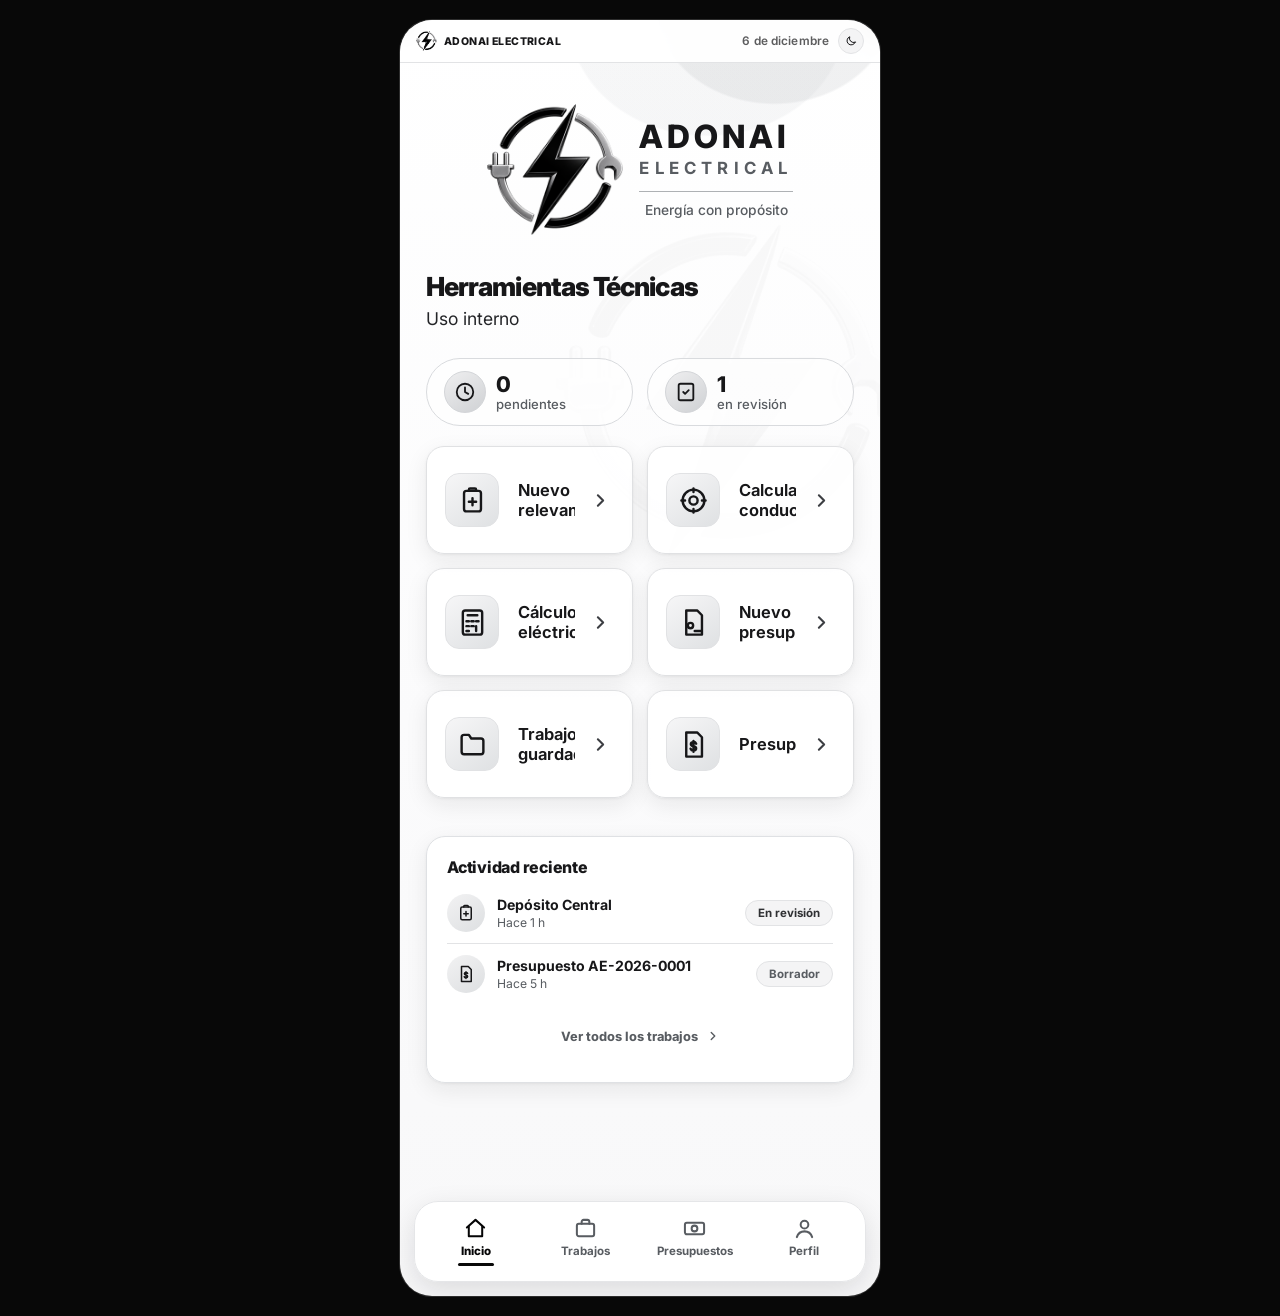
==== commit 8576b18d: "Rediseño visual de la versión PULIDA sobre el motor 1.4 Tarjetas y formularios nuevos, resultado des" ====
--- a/codigo/index.html
+++ b/codigo/index.html
@@ -119,23 +119,23 @@
       <div class="action-grid">
         <button class="action-tile" data-action="nuevo-relevamiento">
           <div class="head"><span class="ic"><svg><use href="#ic-clipboard-plus"/></svg></span><svg class="chev"><use href="#ic-chevron-right"/></svg></div>
-          <div class="label">Nuevo<br>relevamiento</div>
+          <div class="label">Nuevo relevamiento</div>
         </button>
         <button class="action-tile" data-action="calcular-conductor">
           <div class="head"><span class="ic"><svg><use href="#ic-cable"/></svg></span><svg class="chev"><use href="#ic-chevron-right"/></svg></div>
-          <div class="label">Calcular<br>conductor</div>
+          <div class="label">Calcular conductor</div>
         </button>
         <button class="action-tile" data-action="calculos-electricos">
           <div class="head"><span class="ic"><svg><use href="#ic-calc"/></svg></span><svg class="chev"><use href="#ic-chevron-right"/></svg></div>
-          <div class="label">Cálculos<br>eléctricos</div>
+          <div class="label">Cálculos eléctricos</div>
         </button>
         <button class="action-tile" data-action="nuevo-presupuesto">
           <div class="head"><span class="ic"><svg><use href="#ic-invoice"/></svg></span><svg class="chev"><use href="#ic-chevron-right"/></svg></div>
-          <div class="label">Nuevo<br>presupuesto</div>
+          <div class="label">Nuevo presupuesto</div>
         </button>
         <button class="action-tile" data-action="trabajos">
           <div class="head"><span class="ic"><svg><use href="#ic-folder"/></svg></span><svg class="chev"><use href="#ic-chevron-right"/></svg></div>
-          <div class="label">Trabajos<br>guardados</div>
+          <div class="label">Trabajos guardados</div>
         </button>
         <button class="action-tile" data-action="presupuestos">
           <div class="head"><span class="ic"><svg><use href="#ic-file-dollar"/></svg></span><svg class="chev"><use href="#ic-chevron-right"/></svg></div>
@@ -161,7 +161,7 @@
   <main class="view" id="view-relevamiento" hidden>
     <div class="topbar">
       <div class="topbar-row">
-        <button class="icon-btn" data-back="home"><svg><use href="#ic-chevron-left"/></svg></button>
+        <button class="icon-btn" data-back="home" aria-label="Volver al inicio"><svg><use href="#ic-chevron-left"/></svg></button>
         <div class="brand-mini" style="margin:0 auto">
           <span class="brand-logo-plate"><img data-logo alt="ADONAI ELECTRICAL"></span>
           <div class="wordmark">ADONAI<b>ELECTRICAL</b></div>
@@ -176,14 +176,14 @@
 
     <!-- Paso 1: Cliente -->
     <section class="wizard-step stack" id="step-cliente" data-step="0">
-      <div class="card card-pad stack-sm">
+      <div class="card card-pad stack-sm client-form-card">
         <div class="section-label">Datos del cliente</div>
-        <div class="field"><label>Nombre o razón social</label><input class="input" id="f-cliente-nombre" placeholder="Ej: Empresa Delta"></div>
-        <div class="field"><label>Teléfono</label><input class="input" id="f-cliente-telefono" type="tel" placeholder="0"></div>
-        <div class="field"><label>WhatsApp</label><input class="input" id="f-cliente-whatsapp" type="tel" placeholder="0"></div>
-        <div class="field"><label>Correo electrónico</label><input class="input" id="f-cliente-email" type="email" placeholder="cliente@correo.com"></div>
-        <div class="field"><label>Persona de contacto</label><input class="input" id="f-cliente-contacto" placeholder="Nombre y apellido"></div>
-        <div class="field"><label>Observaciones</label><textarea class="textarea" id="f-cliente-obs" placeholder="Notas sobre el cliente…"></textarea></div>
+        <div class="field"><label>Nombre o razón social</label><input class="input" id="f-cliente-nombre" placeholder="Nombre o razón social"></div>
+        <div class="field"><label>Teléfono</label><input class="input" id="f-cliente-telefono" type="tel" placeholder="Teléfono"></div>
+        <div class="field"><label>WhatsApp</label><input class="input" id="f-cliente-whatsapp" type="tel" placeholder="WhatsApp"></div>
+        <div class="field"><label>Correo electrónico</label><input class="input" id="f-cliente-email" type="email" placeholder="Correo electrónico"></div>
+        <div class="field"><label>Persona de contacto</label><input class="input" id="f-cliente-contacto" placeholder="Persona de contacto"></div>
+        <div class="field"><label>Observaciones</label><textarea class="textarea" id="f-cliente-obs" placeholder="Observaciones"></textarea></div>
       </div>
       <div class="card card-pad" id="clientes-existentes-wrap">
         <div class="section-label" style="margin-bottom:10px">Selección rápida</div>
@@ -269,7 +269,16 @@
         <div class="grid-2">
           <div class="field"><label>Longitud medidor → tablero (m)</label><input class="input" type="number" min="0" id="f-acom-l" value="10"></div>
           <div class="field"><label>Sección del alimentador</label><select class="select" id="f-acom-seccion"></select></div>
-        </div>
+          <div class="field"><label>Icc en el tablero (kA)</label><input class="input" type="number" step="0.1" min="0" id="f-acom-icc" placeholder="Vacío: 6 kA de plaza"></div>
+          <div class="field"><label>Subestación propia</label>
+            <select class="select" id="f-acom-subestacion">
+              <option value="auto">Según la potencia (más de 50 kW)</option>
+              <option value="no">No, suministro estándar</option>
+              <option value="si">Sí, con subestación propia</option>
+            </select>
+          </div>
+        </div>
+        <p style="font-size:0.78rem;color:var(--steel);margin:0">La Icc la informa UTE o sale de medirla. Sin ese dato, en un suministro estándar se cotiza con 6 kA de plaza (sin verificar); con subestación propia no hay valor por defecto: se toma de la Tabla A del Anexo.</p>
         <div class="light-stat-grid" id="acom-resultado"></div>
       </div>
 
@@ -311,28 +320,29 @@
     <!-- Paso 6: Resumen -->
     <section class="wizard-step stack" id="step-resumen" data-step="5" hidden>
       <div class="page-title" style="font-size:1.3rem">Resumen técnico</div>
-      <div class="grid-2">
-        <div class="card card-pad">
-          <div class="eyebrow" style="margin-bottom:6px">Cliente</div>
-          <div style="font-weight:700" id="resumen-cliente">—</div>
-        </div>
-        <div class="card card-pad">
-          <div class="eyebrow" style="margin-bottom:6px">Obra</div>
-          <div style="font-weight:700" id="resumen-obra">—</div>
-        </div>
-      </div>
-      <div class="grid-2">
-        <div class="card card-pad">
-          <div class="eyebrow" style="margin-bottom:8px">Estado</div>
-          <select class="select" id="resumen-estado">
+      <div class="grid-2 summary-info-grid">
+        <div class="card card-pad summary-info-card">
+          <span class="summary-info-icon"><svg><use href="#ic-building"/></svg></span>
+          <div><div class="eyebrow">Cliente</div><div class="summary-info-value" id="resumen-cliente">—</div></div>
+        </div>
+        <div class="card card-pad summary-info-card">
+          <span class="summary-info-icon"><svg><use href="#ic-tool"/></svg></span>
+          <div><div class="eyebrow">Obra</div><div class="summary-info-value" id="resumen-obra">—</div></div>
+        </div>
+      </div>
+      <div class="grid-2 summary-info-grid">
+        <div class="card card-pad summary-info-card">
+          <span class="summary-info-icon"><svg><use href="#ic-check-list"/></svg></span>
+          <div class="summary-info-body"><div class="eyebrow">Estado</div>
+          <select class="select summary-state-select" id="resumen-estado">
             <option value="pendiente">Pendiente</option>
             <option value="revision">En revisión</option>
             <option value="aprobado">Aprobado</option>
-          </select>
-        </div>
-        <div class="card card-pad">
-          <div class="eyebrow" style="margin-bottom:6px">Carga total</div>
-          <div style="font-weight:800;font-size:1.1rem" id="resumen-carga">—</div>
+          </select></div>
+        </div>
+        <div class="card card-pad summary-info-card">
+          <span class="summary-info-icon"><svg><use href="#ic-zap"/></svg></span>
+          <div><div class="eyebrow">Carga total</div><div class="summary-info-value summary-load" id="resumen-carga">—</div></div>
         </div>
       </div>
 
@@ -380,9 +390,9 @@
   <main class="view" id="view-conductor" hidden>
     <div class="topbar">
       <div class="topbar-row">
-        <button class="icon-btn" data-back="home"><svg><use href="#ic-chevron-left"/></svg></button>
+        <button class="icon-btn" data-back="home" aria-label="Volver al inicio"><svg><use href="#ic-chevron-left"/></svg></button>
         <div class="topbar-title">Calcular conductor</div>
-        <div class="brand-mini"><span class="brand-logo-plate"><img data-logo alt="ADONAI ELECTRICAL"></span></div>
+        <div class="brand-mini conductor-brand"><span class="brand-logo-plate"><img data-logo alt="ADONAI ELECTRICAL"></span><div class="wordmark">ADONAI<b>ELECTRICAL</b></div></div>
       </div>
     </div>
     <div class="stack" style="padding-top:14px">
@@ -391,7 +401,7 @@
         <button data-fases="3">Trifásico</button>
       </div>
 
-      <div class="card card-pad stack-sm">
+      <div class="card card-pad stack-sm conductor-form-card">
         <div class="field"><label>Tensión</label>
           <select class="select" id="cond-tension"></select>
         </div>
@@ -421,31 +431,33 @@
             <option value="motor">Motor o bomba (arranque fuerte)</option>
           </select>
         </div>
-        <div class="grid-2">
-          <div class="field"><label>Método de instalación</label>
-            <select class="select" id="cond-metodo">
-              <option value="embutido">Embutido en pared</option>
-              <option value="amurado_pvc">Amurado — caño PVC rígido</option>
-              <option value="amurado_galvanizado">Amurado — caño de acero galvanizado</option>
-              <option value="bandeja">Bandeja perforada bajo techo</option>
-              <option value="aire">Al aire bajo techo / exterior protegido</option>
-              <option value="enterrado">Enterrado en caño</option>
-            </select>
-          </div>
-          <div class="field"><label>Temp. ambiente (°C)</label><input class="input" type="number" id="cond-temp" value="30"></div>
-        </div>
-        <p style="font-size:0.76rem;color:var(--steel);margin:0">Se calcula a 30 °C, que es el criterio de la casa para toda la obra. Una temperatura intermedia toma el escalón superior de la Tabla XIV; fuera de la tabla, el cálculo no se puede verificar.</p>
-        <div class="grid-2">
-          <div class="field"><label>Expuesto al sol</label>
-            <select class="select" id="cond-sol"><option value="0">No</option><option value="1">Sí (x 0,90)</option></select>
-          </div>
-          <div class="field"><label>Caída antes del circuito (%)</label><input class="input" type="number" step="0.1" min="0" id="cond-caida-arriba" value="0"></div>
-        </div>
-        <div class="grid-2">
-          <div class="field"><label>Circuitos agrupados</label><input class="input" type="number" min="1" id="cond-agrupados" value="1"></div>
-          <div class="field"><label>Criterio de proyecto (%)</label><input class="input" type="number" step="0.5" min="0.1" id="cond-caidamax" value="5"></div>
-        </div>
-        <div id="cond-montaje-wrap" hidden>
+        <div class="field"><label>Método de instalación</label>
+          <select class="select" id="cond-metodo">
+            <option value="embutido">Embutido en pared</option>
+            <option value="amurado_pvc">Amurado — caño PVC rígido</option>
+            <option value="amurado_galvanizado">Amurado — caño de acero galvanizado</option>
+            <option value="bandeja">Bandeja perforada bajo techo</option>
+            <option value="aire">Al aire bajo techo / exterior protegido</option>
+            <option value="enterrado">Enterrado en caño</option>
+          </select>
+        </div>
+
+        <details class="advanced-panel" id="cond-avanzadas">
+          <summary>Condiciones avanzadas <span>temperatura, agrupamiento y caída previa</span></summary>
+          <div class="advanced-fields">
+            <div class="field"><label>Temp. ambiente (°C)</label><input class="input" type="number" id="cond-temp" value="30"></div>
+            <p class="advanced-note">Se calcula a 30 °C, que es el criterio de la casa para toda la obra. Una temperatura intermedia toma el escalón superior de la Tabla XIV; fuera de la tabla, el cálculo no se puede verificar.</p>
+            <div class="grid-2">
+              <div class="field"><label>Expuesto al sol</label>
+                <select class="select" id="cond-sol"><option value="0">No</option><option value="1">Sí (x 0,90)</option></select>
+              </div>
+              <div class="field"><label>Caída antes del circuito (%)</label><input class="input" type="number" step="0.1" min="0" id="cond-caida-arriba" value="0"></div>
+            </div>
+            <div class="grid-2">
+              <div class="field"><label>Circuitos agrupados</label><input class="input" type="number" min="1" id="cond-agrupados" value="1"></div>
+              <div class="field"><label>Criterio de proyecto (%)</label><input class="input" type="number" step="0.5" min="0.1" id="cond-caidamax" value="5"></div>
+            </div>
+            <div id="cond-montaje-wrap" hidden>
           <div class="grid-2">
             <div class="field"><label>Montaje</label>
               <select class="select" id="cond-montaje">
@@ -464,16 +476,18 @@
           <p class="hint">Se mide entre las superficies de un circuito y el vecino; los conductores de un mismo circuito pueden ir juntos. 2·De orientativo (unipolar PVC): 1,5 mm² 6 mm · 2,5 mm² 7 mm · 4 mm² 9 mm · 6 mm² 10 mm · 10 mm² 13 mm · 16 mm² 16 mm · 25 mm² 19 mm; confirmar con el catálogo. Si van atados con precintos o amontonados, es manojo. La separación entre potencia y datos (EN 50174-2) es un criterio electromagnético y no cambia este cálculo.</p>
         </div>
         <p class="hint" id="cond-aire-nota" hidden>Al aire libre los circuitos van siempre separados, nunca en contacto: no se aplica reducción por agrupamiento.</p>
-        <div class="field" id="cond-disposicion-wrap" hidden><label>Caños enterrados y separación</label>
-          <select class="select" id="cond-disposicion">
-            <option value="mismo">Todos en el mismo caño (§5.1)</option>
-            <option value="contacto">Un caño por circuito, caños en contacto</option>
-            <option value="m025">Un caño por circuito, a 0,25 m</option>
-            <option value="m05">Un caño por circuito, a 0,5 m</option>
-            <option value="m1">Un caño por circuito, a 1 m</option>
-            <option value="libres">Un caño por circuito, a más de 1 m (sin reducción)</option>
-          </select>
-        </div>
+            <div class="field" id="cond-disposicion-wrap" hidden><label>Caños enterrados y separación</label>
+              <select class="select" id="cond-disposicion">
+                <option value="mismo">Todos en el mismo caño (§5.1)</option>
+                <option value="contacto">Un caño por circuito, caños en contacto</option>
+                <option value="m025">Un caño por circuito, a 0,25 m</option>
+                <option value="m05">Un caño por circuito, a 0,5 m</option>
+                <option value="m1">Un caño por circuito, a 1 m</option>
+                <option value="libres">Un caño por circuito, a más de 1 m (sin reducción)</option>
+              </select>
+            </div>
+          </div>
+        </details>
       </div>
 
       <div class="card card-pad" id="cond-resultado-wrap">
@@ -481,7 +495,11 @@
           <div class="section-label" style="margin:0">Resultado del circuito</div>
           <span id="cond-badge"></span>
         </div>
-        <div class="light-stat-grid" id="cond-resultado"></div>
+        <div class="conductor-result-hero" id="cond-result-main"></div>
+        <details class="technical-details">
+          <summary>Ver detalle técnico</summary>
+          <div class="light-stat-grid" id="cond-resultado"></div>
+        </details>
       </div>
 
       <div class="card card-pad stack-sm">
@@ -503,8 +521,10 @@
         </div>
         <div class="section-label" style="margin:4px 0 0">Cortocircuito (opcional)</div>
         <div class="grid-2">
-          <div class="field"><label>Icc prevista (kA)</label><input class="input" type="number" step="0.1" min="0" id="cond-icc"></div>
-          <div class="field"><label>Poder de corte (kA)</label><input class="input" type="number" step="0.5" min="0" id="cond-podercorte"></div>
+          <div class="field"><label>Icc prevista (kA)</label><input class="input" type="number" step="0.1" min="0" id="cond-icc" placeholder="Vacío: 6 kA de plaza"></div>
+          <div class="field"><label>Subestación propia</label><select class="select" id="cond-subestacion"><option value="no">No</option><option value="si">Sí (más de 50 kW)</option></select></div>
+          <div class="field"><label id="cond-podercorte-label">Icn IEC 60898-1 (kA)</label><input class="input" type="number" step="0.5" min="0" id="cond-podercorte" placeholder="Según la gama"></div>
+          <div class="field" id="cond-icu-wrap"><label>Icu IEC 60947-2 (kA, sólo ficha)</label><input class="input" type="number" step="0.5" min="0" id="cond-icu"></div>
           <div class="field" id="cond-i2t-wrap"><label>Energía pasante I²t (A²s)</label><input class="input" type="number" step="100" min="0" id="cond-i2t"></div>
           <div class="field" id="cond-tiempo-wrap" hidden><label>Tiempo de despeje (s)</label><input class="input" type="number" step="0.01" min="0" id="cond-tiempo"></div>
         </div>
@@ -525,7 +545,7 @@
   <main class="view" id="view-calculos" hidden>
     <div class="topbar">
       <div class="topbar-row">
-        <button class="icon-btn" data-back="home"><svg><use href="#ic-chevron-left"/></svg></button>
+        <button class="icon-btn" data-back="home" aria-label="Volver al inicio"><svg><use href="#ic-chevron-left"/></svg></button>
         <div class="topbar-title">Cálculos eléctricos</div>
         <div class="brand-mini"><span class="brand-logo-plate"><img data-logo alt="ADONAI ELECTRICAL"></span></div>
       </div>
@@ -556,7 +576,7 @@
   <main class="view" id="view-trabajos" hidden>
     <div class="topbar">
       <div class="topbar-row">
-        <button class="icon-btn" data-back="home"><svg><use href="#ic-chevron-left"/></svg></button>
+        <button class="icon-btn" data-back="home" aria-label="Volver al inicio"><svg><use href="#ic-chevron-left"/></svg></button>
         <div class="topbar-title">Trabajos guardados</div>
         <button class="icon-btn" id="btn-trabajos-nuevo"><svg><use href="#ic-plus"/></svg></button>
       </div>
@@ -573,7 +593,7 @@
   <main class="view" id="view-presupuestos" hidden>
     <div class="topbar">
       <div class="topbar-row">
-        <button class="icon-btn" data-back="home"><svg><use href="#ic-chevron-left"/></svg></button>
+        <button class="icon-btn" data-back="home" aria-label="Volver al inicio"><svg><use href="#ic-chevron-left"/></svg></button>
         <div class="topbar-title">Presupuestos</div>
         <button class="icon-btn" id="btn-presupuestos-nuevo"><svg><use href="#ic-plus"/></svg></button>
       </div>
@@ -590,7 +610,7 @@
   <main class="view" id="view-presupuesto-detalle" hidden>
     <div class="topbar">
       <div class="topbar-row">
-        <button class="icon-btn" data-back="presupuestos"><svg><use href="#ic-chevron-left"/></svg></button>
+        <button class="icon-btn" data-back="presupuestos" aria-label="Volver a Presupuestos"><svg><use href="#ic-chevron-left"/></svg></button>
         <div class="topbar-title" id="pres-codigo">Presupuesto</div>
         <button class="icon-btn" id="btn-pres-doc"><svg><use href="#ic-doc"/></svg></button>
       </div>
@@ -608,7 +628,7 @@
         <button data-vista="cliente"><svg style="width:15px;height:15px;vertical-align:-2px;margin-right:5px"><use href="#ic-user"/></svg>Cliente</button>
       </div>
 
-      <div class="card card-pad" id="pres-vista-interno">
+      <div class="card card-pad budget-main-card" id="pres-vista-interno">
         <div class="budget-row"><span class="lbl"><svg><use href="#ic-cable"/></svg>Materiales:</span><span class="val" id="pi-materiales">$0</span></div>
         <div class="alert-error" id="pi-materiales-warning" hidden style="margin:8px 0 12px"></div>
         <div class="budget-row"><span class="lbl"><svg><use href="#ic-user"/></svg>Mano de obra:</span><span class="val"><input class="input" style="min-height:34px;width:120px;text-align:right" type="number" id="pi-manoobra" value="0"></span></div>
@@ -630,7 +650,7 @@
         <p style="font-size:0.78rem;color:var(--steel);margin-top:12px">IVA incluido. Precio final llave en mano.</p>
       </div>
 
-      <div class="card card-pad">
+      <div class="card card-pad budget-conditions-card">
         <div class="section-label">Condiciones</div>
         <div class="light-stat-row"><span class="lbl">Validez</span><span class="val"><input class="input" style="min-height:34px;width:90px;text-align:right" type="number" id="pi-validez" value="15"> días</span></div>
         <p id="pi-validez-nota" style="font-size:0.74rem;color:var(--steel);margin:-2px 0 4px" hidden></p>
@@ -653,7 +673,7 @@
   <main class="view" id="view-perfil" hidden>
     <div class="topbar">
       <div class="topbar-row">
-        <button class="icon-btn" data-back="home"><svg><use href="#ic-chevron-left"/></svg></button>
+        <button class="icon-btn" data-back="home" aria-label="Volver al inicio"><svg><use href="#ic-chevron-left"/></svg></button>
         <div class="topbar-title">Perfil</div>
         <span style="width:36px"></span>
       </div>
@@ -754,7 +774,7 @@
   <main class="view" id="view-catalogo-precios" hidden>
     <div class="topbar">
       <div class="topbar-row">
-        <button class="icon-btn" data-back="perfil"><svg><use href="#ic-chevron-left"/></svg></button>
+        <button class="icon-btn" data-back="perfil" aria-label="Volver a Perfil"><svg><use href="#ic-chevron-left"/></svg></button>
         <div class="topbar-title">Catálogo de precios</div>
         <span style="width:36px"></span>
       </div>
--- a/codigo/estilos.css
+++ b/codigo/estilos.css
@@ -65,17 +65,18 @@
     box-shadow: 0 0 0 1px var(--line); }
   @media (min-width:560px){ .shell{ min-height:calc(100vh - 40px); margin:20px auto; border-radius:32px; overflow:hidden; box-shadow:var(--shadow-lg), 0 0 0 1px var(--line); } }
 
-  /* marca de agua: el isotipo, muy tenue, detrás de todo el contenido.
-     --watermark-src lo fija el script en tiempo de ejecución (mismo PNG
-     transparente que el logo, sin duplicar el base64 en el CSS). */
-  .shell::before{
-    content:''; position:absolute; inset:0; z-index:-1; pointer-events:none;
+  /* Marca de agua sólo en Inicio: refuerza la identidad sin competir con
+     formularios, cifras ni presupuestos. */
+  .shell::before{ content:none; }
+  #view-home::before{
+    content:''; position:absolute; inset:120px 0 auto 0; height:520px; z-index:-1; pointer-events:none;
     background-image:var(--watermark-src, none); background-repeat:no-repeat;
-    background-position:center 20%; background-size:64% auto;
-    opacity:0.05;
-  }
-  @media (prefers-color-scheme: dark){ :root:not([data-theme="light"]) .shell::before{ opacity:0.07; filter:invert(1); } }
-  :root[data-theme="dark"] .shell::before{ opacity:0.07; filter:invert(1); }
+    background-position:115% 22%; background-size:72% auto; opacity:.024;
+  }
+  @media (prefers-color-scheme: dark){
+    :root:not([data-theme="light"]) #view-home::before{ opacity:.03; filter:invert(1); }
+  }
+  :root[data-theme="dark"] #view-home::before{ opacity:.03; filter:invert(1); }
 
   main.view{ flex:1; padding:18px 18px 100px; position:relative; z-index:1; }
   main.view[hidden]{ display:none; }
@@ -350,3 +351,686 @@
   .chips{ display:flex; flex-wrap:wrap; gap:8px; }
   .chip{ border:1px solid var(--line); background:var(--white); border-radius:var(--radius-pill); padding:7px 14px; font-size:0.8rem; font-weight:600; cursor:pointer; }
   .chip:hover{ border-color:var(--steel); }
+
+/* ============================================================
+   UI REFRESH 2026-09 — referencia visual ADONAI mobile
+   Capa puramente visual: no modifica reglas ni cálculos eléctricos.
+   ============================================================ */
+:root{
+  --ui-bg:#fbfbfc;
+  --ui-card:#ffffff;
+  --ui-border:#dfe1e4;
+  --ui-muted:#72757a;
+  --ui-shadow:0 7px 22px rgba(20,22,25,.08),0 1px 3px rgba(20,22,25,.05);
+  --ui-shadow-lg:0 18px 48px rgba(20,22,25,.10),0 2px 7px rgba(20,22,25,.05);
+  --radius-sm:16px;
+  --radius-md:20px;
+  --radius-lg:28px;
+}
+
+body{
+  background:#080808;
+}
+.shell{
+  background:
+    radial-gradient(110% 34% at 78% -1%, rgba(180,183,187,.20) 0 22%, transparent 22.5%),
+    radial-gradient(98% 31% at 64% 0%, rgba(219,221,224,.24) 0 29%, transparent 29.5%),
+    linear-gradient(180deg,#fff 0%,#fbfbfc 55%,#f8f8f9 100%);
+  box-shadow:0 0 0 1px rgba(255,255,255,.15);
+}
+.shell::before{ opacity:.025; background-position:center 16%; background-size:72% auto; }
+main.view{ padding:22px 26px 118px; }
+
+/* The screenshots use the native device status area rather than a second app bar. */
+@media (max-width:559px){
+  .util-bar{ display:none; }
+  .topbar{ top:0; }
+}
+
+.card{
+  border-color:var(--ui-border);
+  background:color-mix(in srgb,var(--white) 97%,transparent);
+  box-shadow:var(--ui-shadow);
+}
+.card-pad{ padding:20px; }
+.stack{ gap:18px; }
+.stack-sm{ gap:12px; }
+.section-label{
+  color:var(--charcoal); text-transform:none; letter-spacing:-.015em;
+  font-size:1rem; font-weight:800; margin-bottom:14px;
+}
+.page-title{ font-size:1.75rem; font-weight:850; letter-spacing:-.035em; }
+.page-sub{ color:var(--ui-muted); font-size:.96rem; }
+
+/* Home / dashboard */
+#view-home{ padding-top:28px; }
+#view-home .brand-header{
+  padding:5px 2px 8px; gap:16px; justify-content:center;
+  min-height:160px;
+}
+#view-home .brand-header .brand-logo-plate{ width:136px; height:136px; }
+#view-home .brand-header .wordmark-lg{ font-size:2rem; letter-spacing:.12em; line-height:1.02; }
+#view-home .brand-header .wordmark-lg small{ font-size:1.05rem; letter-spacing:.31em; margin-top:7px; }
+#view-home .brand-header .tagline{ font-size:.86rem; margin-top:14px; padding-top:10px; border-top:1px solid #aeb1b4; text-align:center; }
+#view-home .page-title{ font-size:1.64rem !important; }
+#view-home .page-sub{ font-size:1.1rem; color:#242528; }
+
+.stat-pill-row{ gap:14px; margin:8px 0 2px; }
+.stat-pill{
+  min-height:68px; padding:10px 17px; border-color:#d9dbde; box-shadow:none;
+  background:rgba(255,255,255,.72);
+}
+.stat-pill .ic{ width:42px; height:42px; background:linear-gradient(145deg,#efeff0,#cfd1d4); border:1px solid #d3d5d8; }
+.stat-pill .ic svg{ width:22px; height:22px; }
+.stat-pill .num{ font-size:1.35rem; }
+.stat-pill .lbl{ font-size:.82rem; font-weight:500; }
+
+.action-grid{ gap:14px; margin-bottom:2px; }
+.action-tile{
+  min-height:108px; padding:18px 18px; border-radius:18px; border-color:#e0e1e3;
+  box-shadow:var(--ui-shadow); display:grid; grid-template-columns:58px 1fr 24px;
+  align-items:center; column-gap:15px; row-gap:0; background:rgba(255,255,255,.92);
+}
+.action-tile .head{ display:contents; }
+.action-tile .ic{
+  grid-column:1; grid-row:1; width:54px; height:54px; border-radius:14px;
+  background:linear-gradient(145deg,#f6f6f7,#dfe1e3); border:1px solid #e1e2e4;
+}
+.action-tile .ic svg{ width:29px; height:29px; }
+.action-tile .label{ grid-column:2; grid-row:1; font-size:1.03rem; line-height:1.23; font-weight:650; }
+.action-tile .head svg.chev{ grid-column:3; grid-row:1; width:21px; height:21px; margin:0; color:#3d3f43; }
+#view-home .card{ border-radius:19px; }
+#view-home .activity-row{ padding:11px 0; }
+#view-home .activity-row .ic{ background:linear-gradient(145deg,#f2f2f3,#dddfe1); }
+
+/* Floating mobile bottom navigation */
+.bottom-nav{
+  margin:0 14px 14px; border:1px solid #e5e6e8; border-radius:24px;
+  padding:9px 6px calc(9px + env(safe-area-inset-bottom));
+  background:rgba(255,255,255,.94); backdrop-filter:blur(18px);
+  box-shadow:0 9px 28px rgba(18,20,23,.12); bottom:0;
+}
+.nav-item{ min-height:48px; font-size:.72rem; gap:4px; }
+.nav-item svg{ width:23px; height:23px; }
+.nav-item.active{ color:#050506; font-weight:800; }
+.nav-item.active::after{ content:''; width:36px; height:3px; border-radius:3px; background:#090909; margin-top:1px; }
+
+/* Header inside sub-screens */
+.topbar{
+  background:transparent; backdrop-filter:none; border-bottom:none; position:relative;
+}
+.topbar-row{ min-height:96px; padding:6px 0 12px; }
+.icon-btn{ border:none; background:transparent; width:42px; height:42px; box-shadow:none; }
+.icon-btn svg{ width:25px; height:25px; }
+.topbar-title{ font-size:1.43rem; letter-spacing:-.03em; }
+.brand-mini{ gap:9px; }
+.brand-mini .brand-logo-plate{ width:66px; height:66px; }
+.brand-mini .wordmark{ font-size:.78rem; letter-spacing:.18em; }
+.brand-mini .wordmark b{ font-size:.68rem; letter-spacing:.28em; margin-top:3px; }
+#view-relevamiento .topbar-row{ min-height:130px; }
+#view-relevamiento .brand-mini{ margin-left:auto !important; margin-right:0 !important; }
+#view-relevamiento .brand-mini .brand-logo-plate{ width:98px; height:98px; }
+#view-relevamiento .brand-mini .wordmark{ font-size:1.02rem; }
+#view-relevamiento .brand-mini .wordmark b{ font-size:.8rem; }
+#view-conductor .conductor-brand .brand-logo-plate{ width:90px; height:90px; }
+#view-conductor .conductor-brand .wordmark{ font-size:.95rem; }
+#view-conductor .conductor-brand .wordmark b{ font-size:.74rem; }
+
+/* Wizard */
+#view-relevamiento > div[style*="padding-top"]{ padding-top:0 !important; }
+#view-relevamiento > div[style*="padding-top"] > .page-title{ font-size:1.85rem; margin-bottom:24px; }
+.stepper{ margin:0 0 30px; overflow:visible; gap:0; }
+.step{ width:62px; gap:9px; }
+.step .dot{ width:34px; height:34px; font-size:.9rem; background:#f0f1f2; }
+.step.current .dot,.step.done .dot{ background:#111214; color:white; box-shadow:none; }
+.step .lbl{ font-size:.72rem; font-weight:550; }
+.step.current .lbl{ font-weight:800; }
+.step-line{ height:2px; min-width:8px; margin:0 -4px; }
+.wizard-step{ gap:20px; }
+
+/* Client form, designed like the visual prototype. */
+.client-form-card{ padding:22px 20px 24px; gap:14px; }
+.client-form-card .section-label{ font-size:1.05rem; margin-bottom:4px; }
+.client-form-card .field{ margin:0; position:relative; }
+.client-form-card .field label{ display:none; }
+.client-form-card .input,.client-form-card .textarea{
+  min-height:58px; border-radius:18px; border-color:#d7d9dc; padding:0 18px 0 54px;
+  background:rgba(255,255,255,.7); font-size:.96rem; box-shadow:inset 0 1px 0 rgba(0,0,0,.015);
+}
+.client-form-card .textarea{ min-height:92px; padding-top:17px; }
+.client-form-card .field::before{
+  content:''; position:absolute; left:18px; top:50%; width:22px; height:22px; transform:translateY(-50%);
+  opacity:.58; background-size:contain; background-repeat:no-repeat; background-position:center; z-index:2; pointer-events:none;
+}
+.client-form-card .field:has(#f-cliente-nombre)::before,.client-form-card .field:has(#f-cliente-contacto)::before{
+  background-image:url("data:image/svg+xml,%3Csvg xmlns='http://www.w3.org/2000/svg' viewBox='0 0 24 24' fill='none' stroke='%234d5055' stroke-width='1.8' stroke-linecap='round' stroke-linejoin='round'%3E%3Ccircle cx='12' cy='8' r='4'/%3E%3Cpath d='M4 21c1.5-4.5 5-6 8-6s6.5 1.5 8 6'/%3E%3C/svg%3E");
+}
+.client-form-card .field:has(#f-cliente-telefono)::before{
+  background-image:url("data:image/svg+xml,%3Csvg xmlns='http://www.w3.org/2000/svg' viewBox='0 0 24 24' fill='none' stroke='%234d5055' stroke-width='1.8' stroke-linecap='round' stroke-linejoin='round'%3E%3Cpath d='M22 16.9v3a2 2 0 0 1-2.2 2 19.8 19.8 0 0 1-8.6-3.1 19.4 19.4 0 0 1-6-6A19.8 19.8 0 0 1 2.1 4.2 2 2 0 0 1 4.1 2h3a2 2 0 0 1 2 1.7c.1 1 .4 2 .7 2.9a2 2 0 0 1-.5 2.1L8.1 9.9a16 16 0 0 0 6 6l1.2-1.2a2 2 0 0 1 2.1-.5c.9.3 1.9.6 2.9.7A2 2 0 0 1 22 16.9Z'/%3E%3C/svg%3E");
+}
+.client-form-card .field:has(#f-cliente-whatsapp)::before{
+  background-image:url("data:image/svg+xml,%3Csvg xmlns='http://www.w3.org/2000/svg' viewBox='0 0 24 24' fill='none' stroke='%234d5055' stroke-width='1.8' stroke-linecap='round' stroke-linejoin='round'%3E%3Cpath d='M21 11.5a8.5 8.5 0 0 1-12.6 7.4L3 20.5l1.6-5.2A8.5 8.5 0 1 1 21 11.5Z'/%3E%3Cpath d='M8.5 8.2c.5 2.8 2 4.6 5 6.1l1.5-1.4 2 .9c-.2 1.8-1.2 2.5-2.6 2.5-4.7-.3-7.8-3.3-8.2-8 0-1.4.8-2.3 2.3-2.5Z'/%3E%3C/svg%3E");
+}
+.client-form-card .field:has(#f-cliente-email)::before{
+  background-image:url("data:image/svg+xml,%3Csvg xmlns='http://www.w3.org/2000/svg' viewBox='0 0 24 24' fill='none' stroke='%234d5055' stroke-width='1.8' stroke-linecap='round' stroke-linejoin='round'%3E%3Crect x='3' y='5' width='18' height='14' rx='2'/%3E%3Cpath d='m3 7 9 6 9-6'/%3E%3C/svg%3E");
+}
+.client-form-card .field:has(#f-cliente-obs)::before{
+  top:29px; background-image:url("data:image/svg+xml,%3Csvg xmlns='http://www.w3.org/2000/svg' viewBox='0 0 24 24' fill='none' stroke='%234d5055' stroke-width='1.8' stroke-linecap='round' stroke-linejoin='round'%3E%3Cpath d='M6 2h9l4 4v16H6z'/%3E%3Cpath d='M8 12h8M8 16h8M8 8h3'/%3E%3C/svg%3E");
+}
+#clientes-existentes-wrap{ padding:20px; }
+#clientes-existentes-wrap .select{ min-height:58px; border-radius:18px; }
+.wizard-step > .grid-2:last-child .btn{ min-height:58px; border-radius:17px; font-size:.96rem; }
+
+/* Form inputs */
+.input,.select,.textarea{ border-color:#d9dbde; border-radius:15px; background-color:rgba(255,255,255,.82); }
+.input:focus,.select:focus,.textarea:focus{ border-color:#85898e; box-shadow:0 0 0 3px rgba(23,23,25,.06); }
+.btn{ border-radius:15px; min-height:52px; font-weight:750; }
+.btn-primary{ background:linear-gradient(135deg,#050506,#18191b); box-shadow:0 7px 18px rgba(0,0,0,.12); }
+
+/* Standalone conductor — compact row-oriented controls. */
+#view-conductor > .stack{ gap:20px; }
+#view-conductor .segmented{ min-height:56px; padding:4px; background:rgba(255,255,255,.78); }
+#view-conductor .segmented button{ font-size:.98rem; }
+.conductor-form-card{ padding:16px; gap:10px; }
+.conductor-form-card > .field,
+.conductor-form-card > .grid-2 > .field{
+  display:grid; grid-template-columns:minmax(118px,1fr) minmax(125px,1.1fr); align-items:center;
+  min-height:58px; padding:0 14px; border:1px solid #dfe1e4; border-radius:16px; background:rgba(255,255,255,.82);
+}
+.conductor-form-card > .grid-2{ display:contents; }
+.conductor-form-card .field label{ margin:0; font-size:.92rem; font-weight:550; color:#242629; }
+.conductor-form-card .field .input,.conductor-form-card .field .select{
+  min-height:44px; border:none; background-color:transparent; text-align:right; padding-left:8px; padding-right:28px;
+  font-size:.97rem; font-weight:600; box-shadow:none;
+}
+.conductor-form-card .field .input{ padding-right:4px; }
+.conductor-form-card > p{ padding:2px 6px 4px; line-height:1.45; }
+#cond-resultado-wrap{ border-radius:20px; padding:22px; }
+#cond-resultado-wrap .section-label{ font-size:1.35rem; }
+#cond-resultado-wrap .light-stat-row{ padding:10px 0; }
+#cond-resultado-wrap .light-stat-row .lbl{ font-size:.87rem; }
+#cond-resultado-wrap .light-stat-row .val{ font-size:.93rem; }
+.badge-apto,.badge-noapto,.badge-pendiente{ padding:9px 13px; border-radius:15px; }
+#view-conductor > .stack > .grid-2:last-of-type{ gap:10px; }
+
+/* Summary step */
+#step-resumen > .page-title{ font-size:1.8rem !important; margin-bottom:2px; }
+#step-resumen > .grid-2 .card{ min-height:96px; padding:20px; display:flex; flex-direction:column; justify-content:center; }
+#step-resumen .eyebrow{ color:#18191b; font-size:.8rem; font-weight:800; text-transform:none; letter-spacing:0; }
+#resumen-circuitos .card{ padding:15px 17px !important; border-radius:18px; }
+#resumen-materiales-preview .light-stat-row{ padding:12px 0; }
+#step-resumen .card:has(#resumen-observaciones){ padding:18px 20px; }
+#resumen-observaciones{ border:none; background:transparent; min-height:72px; padding:0; }
+
+/* Budget */
+#view-presupuesto-detalle .topbar-row{ min-height:86px; }
+#view-presupuesto-detalle .topbar-title{ text-align:center; font-size:1.45rem; }
+#pres-vista-toggle{ width:72%; margin:0 auto; min-height:54px; }
+.budget-main-card{ padding:22px 24px; }
+.budget-main-card .budget-row{ padding:14px 0; border-bottom:1px solid #e3e4e6; }
+.budget-main-card .budget-row .lbl{ font-size:.98rem; }
+.budget-main-card .budget-row .val{ font-size:1rem; }
+.budget-main-card .hr{ display:none; }
+.budget-main-card .budget-total{ margin:12px -4px -2px; padding:17px 14px; border-radius:14px; }
+.budget-main-card .budget-total .val{ font-size:1.55rem; }
+.budget-conditions-card{ padding:20px 24px; }
+.budget-conditions-card .light-stat-row{ padding:13px 0; }
+#view-presupuesto-detalle .btn-block{ min-height:58px; border-radius:15px; font-size:1rem; }
+
+/* Dark mode keeps the same geometry while using the app tokens. */
+@media (max-width:400px){
+  main.view{ padding-left:18px; padding-right:18px; }
+  #view-home .brand-header .brand-logo-plate{ width:112px; height:112px; }
+  #view-home .brand-header .wordmark-lg{ font-size:1.65rem; }
+  .action-tile{ min-height:100px; padding:15px; grid-template-columns:50px 1fr 20px; gap:10px; }
+  .action-tile .ic{ width:48px; height:48px; }
+  .step{ width:53px; }
+  .step .lbl{ font-size:.65rem; }
+}
+
+/* Additional visual details for the prototype-like interface */
+body{ font-family:-apple-system,BlinkMacSystemFont,"SF Pro Text","SF Pro Display",Inter,"Segoe UI",sans-serif; }
+
+/* Conductor row icons */
+.conductor-form-card > .field,
+.conductor-form-card > .grid-2 > .field{
+  grid-template-columns:40px minmax(105px,1fr) minmax(118px,1.05fr);
+  column-gap:10px;
+}
+.conductor-form-card .field::before{
+  content:'•'; width:36px; height:36px; border-radius:11px; display:flex; align-items:center; justify-content:center;
+  background:linear-gradient(145deg,#f0f0f1,#dedfe1); color:#111214; font-size:16px; font-weight:800;
+  grid-column:1; grid-row:1;
+}
+.conductor-form-card .field label{ grid-column:2; grid-row:1; }
+.conductor-form-card .field .input,.conductor-form-card .field .select{ grid-column:3; grid-row:1; }
+.conductor-form-card .field:has(#cond-tension)::before{ content:'↯'; font-size:25px; }
+.conductor-form-card .field:has(#cond-dato)::before{ content:'≡'; font-size:24px; }
+.conductor-form-card .field:has(#cond-valor)::before{ content:'◴'; font-size:21px; }
+.conductor-form-card .field:has(#cond-cosphi)::before{ content:'cosφ'; font-size:9px; }
+.conductor-form-card .field:has(#cond-rendimiento)::before{ content:'η'; font-size:19px; }
+.conductor-form-card .field:has(#cond-longitud)::before{ content:'↔'; font-size:20px; }
+.conductor-form-card .field:has(#cond-material)::before{ content:'▱'; font-size:22px; }
+.conductor-form-card .field:has(#cond-aislacion)::before{ content:'◇'; font-size:21px; }
+.conductor-form-card .field:has(#cond-uso)::before{ content:'▣'; font-size:18px; }
+.conductor-form-card .field:has(#cond-metodo)::before{ content:'⌂'; font-size:20px; }
+.conductor-form-card .field:has(#cond-temp)::before{ content:'°C'; font-size:10px; }
+.conductor-form-card .field:has(#cond-sol)::before{ content:'☼'; font-size:20px; }
+.conductor-form-card .field:has(#cond-caida-arriba)::before{ content:'ΔU'; font-size:9px; }
+.conductor-form-card .field:has(#cond-agrupados)::before{ content:'●●'; font-size:8px; letter-spacing:-2px; }
+.conductor-form-card .field:has(#cond-caidamax)::before{ content:'%'; font-size:17px; }
+
+/* Technical summary cards */
+.summary-info-card{ display:grid !important; grid-template-columns:50px 1fr; align-items:center; gap:14px; min-height:102px !important; }
+.summary-info-icon{ width:46px; height:46px; border-radius:50%; display:flex; align-items:center; justify-content:center; background:linear-gradient(145deg,#f0f1f2,#dcdee0); }
+.summary-info-icon svg{ width:24px; height:24px; }
+.summary-info-value{ font-size:1rem; font-weight:650; margin-top:3px; line-height:1.25; }
+.summary-load{ font-size:1.25rem; font-weight:800; }
+.summary-info-body{ min-width:0; }
+.summary-state-select{ min-height:30px; padding:3px 27px 3px 12px; margin-top:6px; width:auto; max-width:100%; border:none; border-radius:999px; background-color:#eff0f1; font-size:.78rem; }
+.summary-circuit-card{ display:grid; grid-template-columns:48px minmax(120px,1.6fr) repeat(3,minmax(65px,.72fr)) 22px; align-items:center; gap:10px; }
+.summary-circuit-id{ width:44px; height:44px; border-radius:50%; display:flex; align-items:center; justify-content:center; background:linear-gradient(145deg,#f1f2f3,#dfe1e3); font-weight:800; }
+.summary-circuit-name{ font-size:.88rem; font-weight:700; min-width:0; }
+.summary-circuit-warning{ display:block; color:var(--error); font-size:.68rem; font-weight:600; margin-top:4px; }
+.summary-circuit-stat{ text-align:center; padding-left:10px; border-left:1px solid #e2e3e5; }
+.summary-circuit-stat b{ display:block; font-size:.84rem; white-space:nowrap; }
+.summary-circuit-stat span{ display:block; color:var(--steel); font-size:.64rem; margin-top:2px; }
+.summary-circuit-chevron{ width:19px; height:19px; color:#34363a; }
+
+/* Dark-mode visual counterparts for the refreshed geometry. */
+:root[data-theme="dark"] .shell{
+  background:
+    radial-gradient(110% 34% at 78% -1%, rgba(90,92,96,.22) 0 22%, transparent 22.5%),
+    radial-gradient(98% 31% at 64% 0%, rgba(52,54,58,.28) 0 29%, transparent 29.5%),
+    linear-gradient(180deg,#0e0f11 0%,#101114 100%);
+}
+:root[data-theme="dark"] .action-tile,
+:root[data-theme="dark"] .stat-pill,
+:root[data-theme="dark"] .client-form-card .input,
+:root[data-theme="dark"] .client-form-card .textarea,
+:root[data-theme="dark"] .conductor-form-card > .field,
+:root[data-theme="dark"] .conductor-form-card > .grid-2 > .field,
+:root[data-theme="dark"] #view-conductor .segmented,
+:root[data-theme="dark"] .bottom-nav{ background:rgba(18,19,22,.92); border-color:#303238; }
+:root[data-theme="dark"] .client-form-card .field::before,
+:root[data-theme="dark"] .conductor-form-card .field::before,
+:root[data-theme="dark"] .summary-info-icon,
+:root[data-theme="dark"] .summary-circuit-id,
+:root[data-theme="dark"] .action-tile .ic,
+:root[data-theme="dark"] .stat-pill .ic{ background:linear-gradient(145deg,#2a2c31,#191a1e); border-color:#303238; color:#f5f5f6; }
+:root[data-theme="dark"] .conductor-form-card .field label,
+:root[data-theme="dark"] #view-home .page-sub{ color:var(--charcoal); }
+
+@media (prefers-color-scheme:dark){
+  :root:not([data-theme="light"]) .shell{
+    background:
+      radial-gradient(110% 34% at 78% -1%, rgba(90,92,96,.22) 0 22%, transparent 22.5%),
+      radial-gradient(98% 31% at 64% 0%, rgba(52,54,58,.28) 0 29%, transparent 29.5%),
+      linear-gradient(180deg,#0e0f11 0%,#101114 100%);
+  }
+  :root:not([data-theme="light"]) .action-tile,
+  :root:not([data-theme="light"]) .stat-pill,
+  :root:not([data-theme="light"]) .client-form-card .input,
+  :root:not([data-theme="light"]) .client-form-card .textarea,
+  :root:not([data-theme="light"]) .conductor-form-card > .field,
+  :root:not([data-theme="light"]) .conductor-form-card > .grid-2 > .field,
+  :root:not([data-theme="light"]) #view-conductor .segmented,
+  :root:not([data-theme="light"]) .bottom-nav{ background:rgba(18,19,22,.92); border-color:#303238; }
+}
+
+@media (max-width:460px){
+  .summary-circuit-card{ grid-template-columns:44px minmax(105px,1fr) repeat(3,minmax(52px,.65fr)) 18px; gap:7px; }
+  .summary-circuit-stat{ padding-left:7px; }
+  .summary-circuit-stat b{ font-size:.78rem; }
+  .summary-circuit-stat span{ font-size:.58rem; }
+}
+@media (max-width:385px){
+  .summary-circuit-card{ grid-template-columns:42px 1fr 18px; }
+  .summary-circuit-stat{ display:none; }
+}
+
+
+/* ============================================================
+   RESPONSIVE PASS 2 — 2026-09-17
+   Ajustes derivados de prueba real en Android 360–430 CSS px.
+   Solo geometría/UI; no modifica cálculos ni datos técnicos.
+   ============================================================ */
+html,body{
+  width:100%; max-width:100%; overflow-x:hidden;
+}
+.shell{
+  width:100%; max-width:480px; min-width:0; overflow-x:clip;
+}
+main.view{
+  width:100%; min-width:0; overflow-x:clip;
+}
+.grid-2,
+.stat-pill-row,
+.action-grid{
+  min-width:0;
+  grid-template-columns:minmax(0,1fr) minmax(0,1fr);
+}
+.grid-2 > *,
+.stat-pill-row > *,
+.action-grid > *{
+  min-width:0;
+  max-width:100%;
+}
+.action-tile{
+  width:100%; min-width:0; max-width:100%; overflow:hidden;
+}
+.action-tile .label{
+  min-width:0; max-width:100%; overflow:hidden;
+}
+.action-tile .head svg.chev{ flex:none; }
+
+/* El stepper no puede definir el ancho del documento. */
+.stepper{
+  width:100%; max-width:100%; min-width:0; overflow:hidden;
+}
+.step{
+  width:auto; min-width:0; flex:1 1 0;
+}
+.step-line{
+  flex:0 1 12px; min-width:4px; margin:0 -2px;
+}
+.step .lbl{
+  width:100%; max-width:54px; white-space:normal; overflow-wrap:normal;
+}
+
+/* La topbar aprovecha el ancho completo del teléfono aunque el main tenga padding. */
+@media (max-width:559px){
+  body{ background:var(--soft); }
+  .topbar{
+    margin-left:-18px; margin-right:-18px; width:calc(100% + 36px);
+  }
+  .topbar-row{ padding:10px 18px; gap:8px; min-width:0; }
+  .topbar-title{
+    min-width:0; font-size:1.08rem; line-height:1.08;
+    overflow:visible; text-overflow:clip; white-space:normal;
+  }
+  .brand-mini{ min-width:0; gap:6px; }
+  .brand-mini .brand-logo-plate{ width:54px; height:54px; }
+  .brand-mini .wordmark{ font-size:.62rem; letter-spacing:.13em; white-space:nowrap; }
+  .brand-mini .wordmark b{ font-size:.55rem; letter-spacing:.20em; }
+  #view-conductor .conductor-brand .brand-logo-plate{ width:56px; height:56px; }
+  #view-conductor .conductor-brand .wordmark{ font-size:.62rem; letter-spacing:.12em; }
+  #view-conductor .conductor-brand .wordmark b{ font-size:.54rem; letter-spacing:.18em; }
+  #view-relevamiento .brand-mini{ margin-left:auto !important; margin-right:auto !important; }
+  #view-relevamiento .brand-mini .brand-logo-plate{ width:76px; height:76px; }
+  #view-relevamiento .brand-mini .wordmark{ font-size:.82rem; }
+  #view-relevamiento .brand-mini .wordmark b{ font-size:.64rem; }
+
+  .bottom-nav{
+    width:calc(100% - 28px); max-width:calc(100% - 28px);
+    margin-left:14px; margin-right:14px; align-self:center;
+    overflow:hidden;
+  }
+}
+
+@media (max-width:430px){
+  #view-home{ padding-top:20px; }
+  #view-home .brand-header{
+    min-height:142px; padding-top:0; gap:12px;
+  }
+  #view-home .brand-header .brand-logo-plate{ width:112px; height:112px; }
+  #view-home .brand-header .wordmark-lg{ font-size:1.62rem; letter-spacing:.10em; }
+  #view-home .brand-header .wordmark-lg small{ font-size:.88rem; letter-spacing:.25em; }
+  #view-home .brand-header .tagline{ font-size:.78rem; margin-top:10px; padding-top:8px; }
+  #view-home .page-title{ font-size:1.48rem !important; }
+  #view-home .page-sub{ font-size:1rem; }
+
+  .stat-pill-row{ gap:9px; }
+  .stat-pill{ min-width:0; padding:9px 11px; gap:8px; }
+  .stat-pill .ic{ width:38px; height:38px; }
+  .stat-pill .num{ font-size:1.2rem; }
+  .stat-pill .lbl{ font-size:.75rem; }
+
+  .action-grid{ gap:10px; }
+  .action-tile{
+    min-height:96px; padding:13px 11px;
+    grid-template-columns:42px minmax(0,1fr) 16px;
+    column-gap:8px;
+  }
+  .action-tile .ic{ width:42px; height:42px; border-radius:12px; }
+  .action-tile .ic svg{ width:24px; height:24px; }
+  .action-tile .label{
+    font-size:.91rem; line-height:1.18; font-weight:700;
+    letter-spacing:-.01em;
+  }
+  .action-tile .head svg.chev{ width:17px; height:17px; }
+
+  #view-relevamiento > div[style*="padding-top"] > .page-title{
+    font-size:1.62rem; margin-bottom:20px; white-space:normal;
+  }
+  .stepper{ margin-bottom:26px; }
+  .step{ gap:7px; }
+  .step .dot{ width:31px; height:31px; font-size:.82rem; }
+  .step .lbl{ font-size:.61rem; line-height:1.12; }
+  .step-line{ flex-basis:9px; min-width:3px; }
+
+  #view-conductor .topbar-title{ font-size:1.03rem; font-weight:850; }
+  #view-conductor .conductor-brand{ gap:5px; }
+  #view-conductor .conductor-brand .brand-logo-plate{ width:50px; height:50px; }
+  #view-conductor .conductor-brand .wordmark{ font-size:.57rem; }
+  #view-conductor .conductor-brand .wordmark b{ font-size:.49rem; }
+
+  .conductor-form-card{ padding:14px 12px; }
+  .conductor-form-card > .field,
+  .conductor-form-card > .grid-2 > .field{
+    grid-template-columns:36px minmax(92px,1fr) minmax(105px,1.02fr);
+    column-gap:8px; padding:0 10px;
+  }
+  .conductor-form-card .field::before{ width:32px; height:32px; }
+  .conductor-form-card .field label{ font-size:.86rem; }
+  .conductor-form-card .field .input,
+  .conductor-form-card .field .select{ font-size:.9rem; padding-left:4px; }
+}
+
+@media (max-width:380px){
+  main.view{ padding-left:14px; padding-right:14px; }
+  .topbar{ margin-left:-14px; margin-right:-14px; width:calc(100% + 28px); }
+  .topbar-row{ padding-left:14px; padding-right:14px; }
+
+  #view-home .brand-header .brand-logo-plate{ width:98px; height:98px; }
+  #view-home .brand-header .wordmark-lg{ font-size:1.48rem; }
+  #view-home .brand-header .wordmark-lg small{ font-size:.80rem; }
+  #view-home .brand-header .tagline{ font-size:.73rem; }
+
+  .action-tile{
+    min-height:92px; padding:11px 9px;
+    grid-template-columns:38px minmax(0,1fr) 14px; column-gap:7px;
+  }
+  .action-tile .ic{ width:38px; height:38px; }
+  .action-tile .ic svg{ width:22px; height:22px; }
+  .action-tile .label{ font-size:.84rem; line-height:1.16; }
+  .action-tile .head svg.chev{ width:15px; height:15px; }
+
+  .stat-pill{ padding:8px 9px; }
+  .stat-pill .ic{ width:34px; height:34px; }
+  .stat-pill .num{ font-size:1.08rem; }
+  .stat-pill .lbl{ font-size:.69rem; }
+
+  #view-relevamiento .brand-mini .brand-logo-plate{ width:66px; height:66px; }
+  #view-relevamiento .brand-mini .wordmark{ font-size:.72rem; }
+  #view-relevamiento .brand-mini .wordmark b{ font-size:.56rem; }
+  #view-relevamiento > div[style*="padding-top"] > .page-title{ font-size:1.48rem; }
+  .step .dot{ width:29px; height:29px; }
+  .step .lbl{ font-size:.56rem; }
+
+  #view-conductor .conductor-brand .brand-logo-plate{ width:44px; height:44px; }
+  #view-conductor .conductor-brand .wordmark{ font-size:.51rem; }
+  #view-conductor .conductor-brand .wordmark b{ font-size:.45rem; }
+  #view-conductor .topbar-title{ font-size:.96rem; }
+
+  .bottom-nav{ width:calc(100% - 20px); max-width:calc(100% - 20px); margin-left:10px; margin-right:10px; }
+  .nav-item{ font-size:.66rem; }
+}
+
+/* ============================================================
+   AJUSTE FINAL PARA TELÉFONOS ANGOSTOS
+   En <= 380 px los accesos del Inicio pasan a una columna para
+   evitar textos cortados o tarjetas invadiendo el viewport.
+   ============================================================ */
+@media (max-width:380px){
+  .action-grid{ grid-template-columns:1fr; }
+  .action-tile{
+    min-height:82px;
+    grid-template-columns:44px minmax(0,1fr) 18px;
+    padding:12px 14px;
+    column-gap:12px;
+  }
+  .action-tile .ic{ width:44px; height:44px; }
+  .action-tile .label{
+    font-size:.94rem;
+    line-height:1.18;
+    overflow:visible;
+    white-space:normal;
+  }
+}
+
+/* Campos técnicos nuevos de la versión 0.7: conservar el mismo lenguaje visual
+   del calculador sin alterar su lógica ni visibilidad condicional. */
+.conductor-form-card > #cond-montaje-wrap:not([hidden]){
+  display:contents;
+}
+.conductor-form-card > #cond-montaje-wrap > .grid-2{
+  display:contents;
+}
+.conductor-form-card > #cond-montaje-wrap > .grid-2 > .field,
+.conductor-form-card > .field#cond-disposicion-wrap{
+  display:grid;
+  grid-template-columns:40px minmax(118px,1fr) minmax(125px,1.1fr);
+  align-items:center;
+  min-height:58px;
+  padding:0 14px;
+  border:1px solid #dfe1e4;
+  border-radius:16px;
+  background:rgba(255,255,255,.82);
+  position:relative;
+}
+.conductor-form-card > #cond-montaje-wrap > .grid-2 > .field::before,
+.conductor-form-card > .field#cond-disposicion-wrap::before{
+  grid-column:1; grid-row:1;
+  width:36px; height:36px; border-radius:10px;
+  display:flex; align-items:center; justify-content:center;
+  background:linear-gradient(145deg,#f1f2f3,#dfe1e3);
+  color:#161719; font-weight:800;
+}
+.conductor-form-card .field:has(#cond-montaje)::before{ content:'▤'; font-size:18px; }
+.conductor-form-card .field:has(#cond-separados)::before{ content:'↔'; font-size:18px; }
+.conductor-form-card .field:has(#cond-disposicion)::before{ content:'⌁'; font-size:20px; }
+.conductor-form-card > #cond-montaje-wrap > .grid-2 > .field label,
+.conductor-form-card > .field#cond-disposicion-wrap label{
+  grid-column:2; grid-row:1; margin:0; font-size:.92rem; font-weight:550; color:#242629;
+}
+.conductor-form-card > #cond-montaje-wrap > .grid-2 > .field .select,
+.conductor-form-card > .field#cond-disposicion-wrap .select{
+  grid-column:3; grid-row:1;
+  min-height:44px; border:none; background-color:transparent; text-align:right;
+  padding-left:8px; padding-right:28px; font-size:.92rem; font-weight:600; box-shadow:none;
+}
+:root[data-theme="dark"] .conductor-form-card > #cond-montaje-wrap > .grid-2 > .field,
+:root[data-theme="dark"] .conductor-form-card > .field#cond-disposicion-wrap{
+  background:rgba(18,19,22,.92); border-color:#303238;
+}
+:root[data-theme="dark"] .conductor-form-card > #cond-montaje-wrap > .grid-2 > .field::before,
+:root[data-theme="dark"] .conductor-form-card > .field#cond-disposicion-wrap::before{
+  background:linear-gradient(145deg,#2a2c31,#191a1e); color:#f5f5f6;
+}
+:root[data-theme="dark"] .conductor-form-card > #cond-montaje-wrap > .grid-2 > .field label,
+:root[data-theme="dark"] .conductor-form-card > .field#cond-disposicion-wrap label{
+  color:var(--charcoal);
+}
+@media (max-width:430px){
+  .conductor-form-card > #cond-montaje-wrap > .grid-2 > .field,
+  .conductor-form-card > .field#cond-disposicion-wrap{
+    grid-template-columns:36px minmax(92px,1fr) minmax(105px,1.02fr);
+    column-gap:8px; padding:0 10px;
+  }
+  .conductor-form-card > #cond-montaje-wrap > .grid-2 > .field::before,
+  .conductor-form-card > .field#cond-disposicion-wrap::before{
+    width:32px; height:32px;
+  }
+  .conductor-form-card > #cond-montaje-wrap > .grid-2 > .field label,
+  .conductor-form-card > .field#cond-disposicion-wrap label{ font-size:.86rem; }
+  .conductor-form-card > #cond-montaje-wrap > .grid-2 > .field .select,
+  .conductor-form-card > .field#cond-disposicion-wrap .select{ font-size:.86rem; padding-left:4px; }
+}
+
+
+/* ============================================================
+   PULIDO DE USO — versión 2026-09-17
+   ============================================================ */
+
+/* Datos avanzados del conductor: el cálculo rápido queda limpio y los
+   parámetros especiales siguen a un toque de distancia. */
+.advanced-panel{
+  border:1px solid var(--line); border-radius:16px; overflow:hidden;
+  background:color-mix(in srgb, var(--white) 78%, transparent);
+}
+.advanced-panel > summary{
+  list-style:none; cursor:pointer; min-height:58px; display:flex; align-items:center;
+  justify-content:space-between; gap:12px; padding:0 16px; font-weight:800;
+  color:var(--charcoal);
+}
+.advanced-panel > summary::-webkit-details-marker{ display:none; }
+.advanced-panel > summary::after{ content:'+'; font-size:1.35rem; font-weight:500; color:var(--steel); }
+.advanced-panel[open] > summary::after{ content:'−'; }
+.advanced-panel > summary span{ margin-left:auto; font-size:.72rem; font-weight:500; color:var(--steel); text-align:right; }
+.advanced-fields{ display:grid; gap:10px; padding:0 10px 12px; }
+.advanced-fields > .grid-2{ display:contents; }
+.advanced-fields .field{
+  display:grid; grid-template-columns:minmax(118px,1fr) minmax(125px,1.1fr); align-items:center;
+  min-height:58px; padding:0 14px; border:1px solid #dfe1e4; border-radius:16px;
+  background:rgba(255,255,255,.82);
+}
+.advanced-fields .field label{ margin:0; font-size:.9rem; font-weight:550; color:#242629; }
+.advanced-fields .field .input,.advanced-fields .field .select{
+  min-height:44px; border:none; background-color:transparent; text-align:right; padding-left:8px; padding-right:28px;
+  font-size:.93rem; font-weight:600; box-shadow:none;
+}
+.advanced-fields .field .input{ padding-right:4px; }
+.advanced-note{ font-size:.76rem; line-height:1.4; color:var(--steel); margin:0; padding:0 6px 2px; }
+.advanced-fields #cond-montaje-wrap:not([hidden]){ display:contents; }
+.advanced-fields #cond-montaje-wrap > .grid-2{ display:contents; }
+:root[data-theme="dark"] .advanced-panel{ background:rgba(18,19,22,.88); border-color:#303238; }
+:root[data-theme="dark"] .advanced-fields .field{ background:rgba(18,19,22,.92); border-color:#303238; }
+:root[data-theme="dark"] .advanced-fields .field label{ color:var(--charcoal); }
+
+/* Resultado principal: primero lo que se necesita en obra, después el detalle. */
+.conductor-result-hero{ display:grid; gap:12px; margin:2px 0 10px; }
+.result-adopted{
+  padding:16px; border-radius:17px; background:linear-gradient(145deg,#f7f7f8,#eceeef);
+  border:1px solid #e0e2e4;
+}
+.result-adopted .kicker{ font-size:.72rem; color:var(--steel); font-weight:800; text-transform:uppercase; letter-spacing:.08em; }
+.result-adopted .main{ margin-top:4px; font-size:1.55rem; line-height:1.1; font-weight:900; letter-spacing:-.035em; }
+.result-adopted .sub{ margin-top:7px; color:var(--graphite); font-size:.88rem; }
+.result-mini-grid{ display:grid; grid-template-columns:repeat(3,minmax(0,1fr)); gap:8px; }
+.result-mini{ padding:11px 8px; border:1px solid var(--line); border-radius:14px; text-align:center; background:color-mix(in srgb,var(--white) 78%, transparent); }
+.result-mini .v{ font-size:1rem; font-weight:850; }
+.result-mini .l{ margin-top:2px; font-size:.66rem; color:var(--steel); }
+.technical-details{ border-top:1px solid var(--line); margin-top:14px; padding-top:4px; }
+.technical-details > summary{ list-style:none; cursor:pointer; min-height:44px; display:flex; align-items:center; justify-content:center; gap:8px; color:var(--graphite); font-size:.82rem; font-weight:750; }
+.technical-details > summary::-webkit-details-marker{ display:none; }
+.technical-details > summary::after{ content:'⌄'; font-size:1rem; transition:transform .15s ease; }
+.technical-details[open] > summary::after{ transform:rotate(180deg); }
+:root[data-theme="dark"] .result-adopted{ background:linear-gradient(145deg,#23252a,#17181b); border-color:#303238; }
+
+/* Los nombres de accesos se adaptan al ancho disponible, sin cortes fijados en HTML. */
+.action-tile .label{ overflow-wrap:normal; word-break:normal; }
+
+@media (max-width:430px){
+  .advanced-panel > summary{ padding:0 12px; }
+  .advanced-panel > summary span{ display:none; }
+  .advanced-fields .field{ grid-template-columns:minmax(92px,1fr) minmax(105px,1.02fr); column-gap:8px; padding:0 10px; }
+  .advanced-fields .field label{ font-size:.84rem; }
+  .advanced-fields .field .input,.advanced-fields .field .select{ font-size:.86rem; padding-left:4px; }
+}
+@media (max-width:360px){
+  #view-home::before{ background-size:88% auto; background-position:150% 20%; opacity:.018; }
+  .result-mini-grid{ grid-template-columns:1fr; }
+  .result-mini{ display:flex; justify-content:space-between; align-items:center; text-align:left; padding:9px 12px; }
+  .result-mini .l{ margin:0; order:-1; }
+}
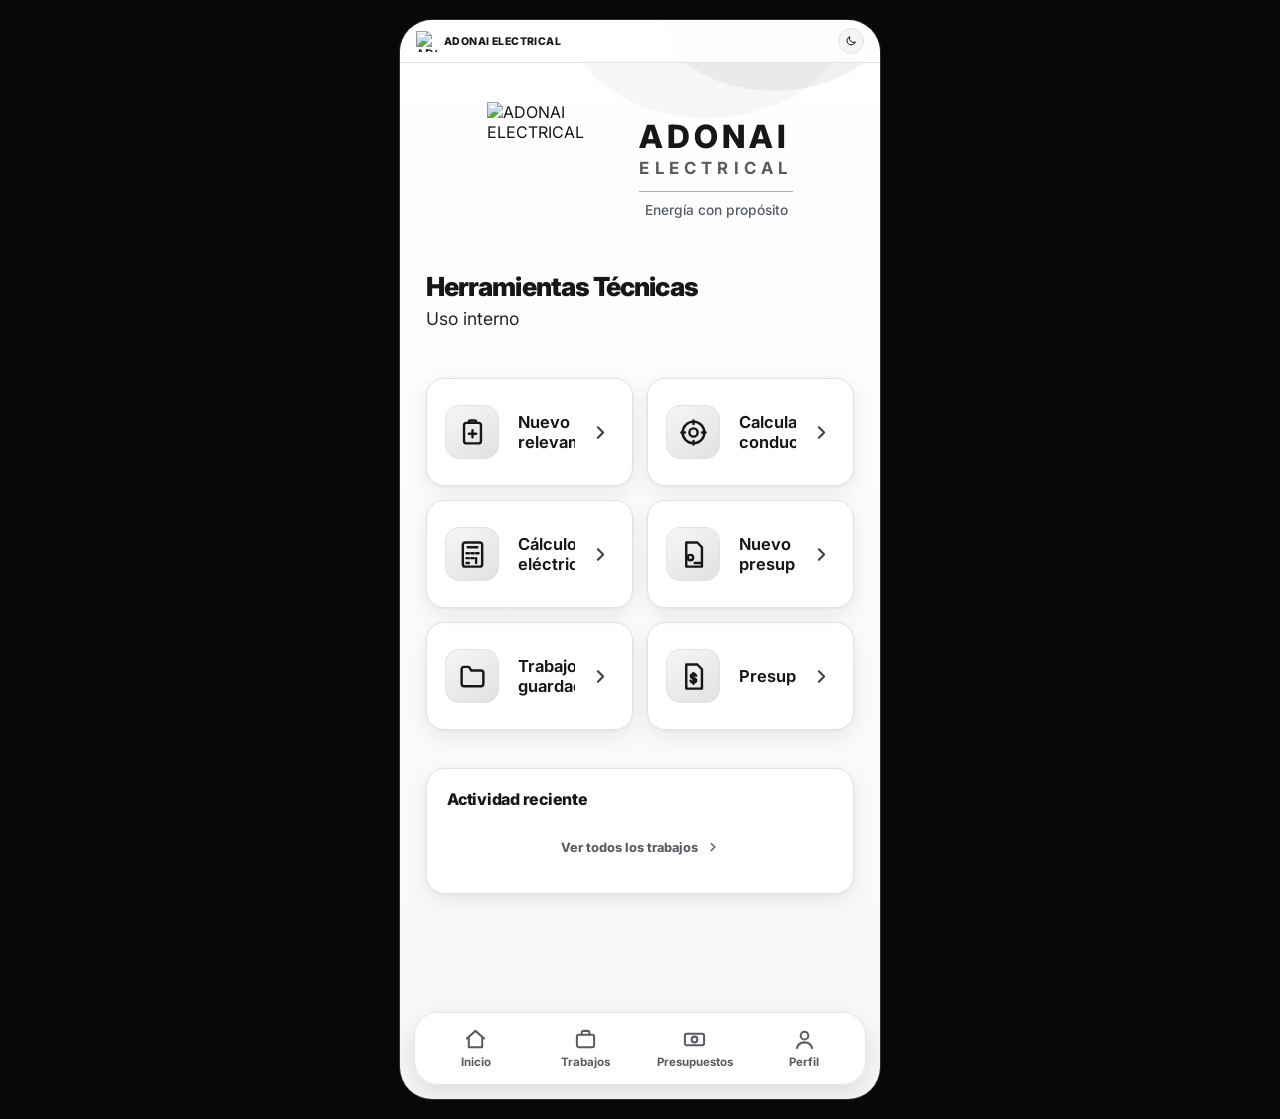
==== commit 50b337e5: "Tipo de diferencial según el equipo de cada circuito - Cada circuito declara la electrónica del equi" ====
--- a/codigo/index.html
+++ b/codigo/index.html
@@ -278,6 +278,26 @@
             </select>
           </div>
         </div>
+        <details class="advanced-panel" id="acom-anexo">
+          <summary>Calcular la Icc con el Anexo <span>Tablas A, B y C del reglamento</span></summary>
+          <div class="advanced-fields">
+            <div class="grid-2">
+              <div class="field"><label>Transformador de UTE</label><select class="select" id="f-acom-kva"></select></div>
+              <div class="field"><label>Tensión de la red</label>
+                <select class="select" id="f-acom-red">
+                  <option value="380">380/400 V trifásica (Tabla C)</option>
+                  <option value="220">220/230 V trifásica (Tabla B)</option>
+                </select>
+              </div>
+              <div class="field"><label>Transformador → medidor (m)</label><input class="input" type="number" min="0" id="f-acom-redl" placeholder="Largo de red y acometida"></div>
+              <div class="field"><label>Sección de la red y acometida</label><select class="select" id="f-acom-redsec"></select></div>
+              <div class="field"><label>Material de la red y acometida</label>
+                <select class="select" id="f-acom-redmat"><option value="aluminio">Aluminio</option><option value="cobre">Cobre</option></select>
+              </div>
+            </div>
+            <p class="advanced-note">Se parte de la Icc en bornes del transformador y se la reduce por el tramo de red hasta el medidor y por el alimentador hasta el tablero. Si cargás la Icc a mano, manda esa.</p>
+          </div>
+        </details>
         <p style="font-size:0.78rem;color:var(--steel);margin:0">La Icc la informa UTE o sale de medirla. Sin ese dato, en un suministro estándar se cotiza con 6 kA de plaza (sin verificar); con subestación propia no hay valor por defecto: se toma de la Tabla A del Anexo.</p>
         <div class="light-stat-grid" id="acom-resultado"></div>
       </div>
@@ -361,6 +381,8 @@
         <div class="field" style="margin-top:12px"><label>Tipo de diferencial general</label>
           <select class="select" id="resumen-diferencial-tipo"></select>
         </div>
+        <p style="font-size:0.76rem;color:var(--steel);margin:6px 0 0">A por defecto. Los circuitos con variador piden F y los de cargador de auto, fotovoltaica, variador trifásico o UPS piden B: si el general no alcanza, llevan su propio diferencial.</p>
+        <div class="stack-sm" id="resumen-diferenciales" style="margin-top:10px"></div>
       </div>
 
       <div class="card card-pad">
--- a/codigo/estilos.css
+++ b/codigo/estilos.css
@@ -1034,3 +1034,152 @@
   .result-mini{ display:flex; justify-content:space-between; align-items:center; text-align:left; padding:9px 12px; }
   .result-mini .l{ margin:0; order:-1; }
 }
+
+/* ============================================================
+   CONTRASTE MODO OSCURO — 2026-09-17
+   Ajuste global para botones, formularios y controles fuera de Inicio.
+   ============================================================ */
+:root[data-theme="dark"]{
+  color-scheme:dark;
+}
+
+/* Botones principales: en oscuro pasan a superficie clara para destacar
+   sobre el fondo sin perder la identidad monocromática de ADONAI. */
+:root[data-theme="dark"] .btn-primary{
+  background:linear-gradient(135deg,#f7f7f8,#dedfe2);
+  color:#0b0c0e;
+  border-color:#f0f1f2;
+  box-shadow:0 8px 22px rgba(0,0,0,.34);
+}
+:root[data-theme="dark"] .btn-primary:hover{
+  background:linear-gradient(135deg,#ffffff,#e8e9eb);
+  box-shadow:0 10px 26px rgba(0,0,0,.42);
+}
+:root[data-theme="dark"] .btn-primary:focus-visible{
+  outline-color:#f5f5f6;
+}
+:root[data-theme="dark"] .btn-primary:disabled{
+  background:#2b2d31;
+  color:#777a80;
+  border-color:#34363b;
+  opacity:1;
+}
+
+/* Secundarios: un escalón por encima del fondo para que el contorno se lea. */
+:root[data-theme="dark"] .btn-outline{
+  background:#181a1e;
+  color:#f5f5f6;
+  border-color:#44474e;
+  box-shadow:inset 0 1px 0 rgba(255,255,255,.025);
+}
+:root[data-theme="dark"] .btn-outline:hover{
+  background:#212328;
+  border-color:#696c73;
+}
+:root[data-theme="dark"] .btn-ghost{
+  color:#c5c7cc;
+}
+:root[data-theme="dark"] .btn-ghost:hover{
+  color:#ffffff;
+  background:#1b1d21;
+}
+
+/* Botones solo icono. */
+:root[data-theme="dark"] .icon-btn{
+  color:#f1f2f3;
+}
+:root[data-theme="dark"] .icon-btn:hover{
+  background:#1d1f23;
+}
+
+/* Formularios generales: algunos conservaban la superficie clara del tema
+   diurno y dejaban texto claro sobre fondo claro. */
+:root[data-theme="dark"] .input,
+:root[data-theme="dark"] .select,
+:root[data-theme="dark"] .textarea{
+  background-color:#17191d;
+  color:#f2f3f4;
+  border-color:#383b41;
+}
+:root[data-theme="dark"] .input::placeholder,
+:root[data-theme="dark"] .textarea::placeholder{
+  color:#8d9096;
+  opacity:1;
+}
+:root[data-theme="dark"] .input:focus,
+:root[data-theme="dark"] .select:focus,
+:root[data-theme="dark"] .textarea:focus{
+  border-color:#85898f;
+  box-shadow:0 0 0 3px rgba(210,212,216,.12);
+}
+
+/* Controles específicos que tenían colores claros fijos. */
+:root[data-theme="dark"] .summary-state-select{
+  background:#24262b;
+  color:#f1f2f3;
+  border:1px solid #3b3e44;
+}
+:root[data-theme="dark"] .summary-circuit-stat{
+  border-left-color:#303238;
+}
+:root[data-theme="dark"] .summary-circuit-chevron{
+  color:#b9bbc0;
+}
+:root[data-theme="dark"] #step-resumen .eyebrow{
+  color:#e7e7e9;
+}
+:root[data-theme="dark"] .budget-main-card .budget-row{
+  border-bottom-color:#303238;
+}
+
+/* Wizard: pasos inactivos legibles y activos claramente destacados. */
+:root[data-theme="dark"] .step .dot{
+  background:#23252a;
+  color:#c9cbd0;
+  border:1px solid #3a3d43;
+}
+:root[data-theme="dark"] .step.current .dot,
+:root[data-theme="dark"] .step.done .dot{
+  background:#f4f5f6;
+  color:#0b0c0e;
+  border-color:#f4f5f6;
+}
+:root[data-theme="dark"] .step-line{
+  background:#34363b;
+}
+
+/* Segmentados: seleccionado claro, no seleccionado suficientemente visible. */
+:root[data-theme="dark"] .segmented{
+  background:#17191d !important;
+  border-color:#363940;
+}
+:root[data-theme="dark"] .segmented button{
+  color:#b6b8bd;
+}
+:root[data-theme="dark"] .segmented button.active{
+  background:#f4f5f6;
+  color:#0b0c0e;
+  box-shadow:0 2px 8px rgba(0,0,0,.25);
+}
+
+/* Navegación inferior: el activo era negro sobre una barra oscura. */
+:root[data-theme="dark"] .nav-item{
+  color:#9fa2a8;
+}
+:root[data-theme="dark"] .nav-item.active{
+  color:#ffffff;
+}
+:root[data-theme="dark"] .nav-item.active::after{
+  background:#ffffff;
+}
+
+/* Chips y pequeños selectores. */
+:root[data-theme="dark"] .chip{
+  background:#181a1e;
+  color:#e8e9eb;
+  border-color:#3b3e44;
+}
+:root[data-theme="dark"] .chip:hover{
+  background:#222429;
+  border-color:#656970;
+}
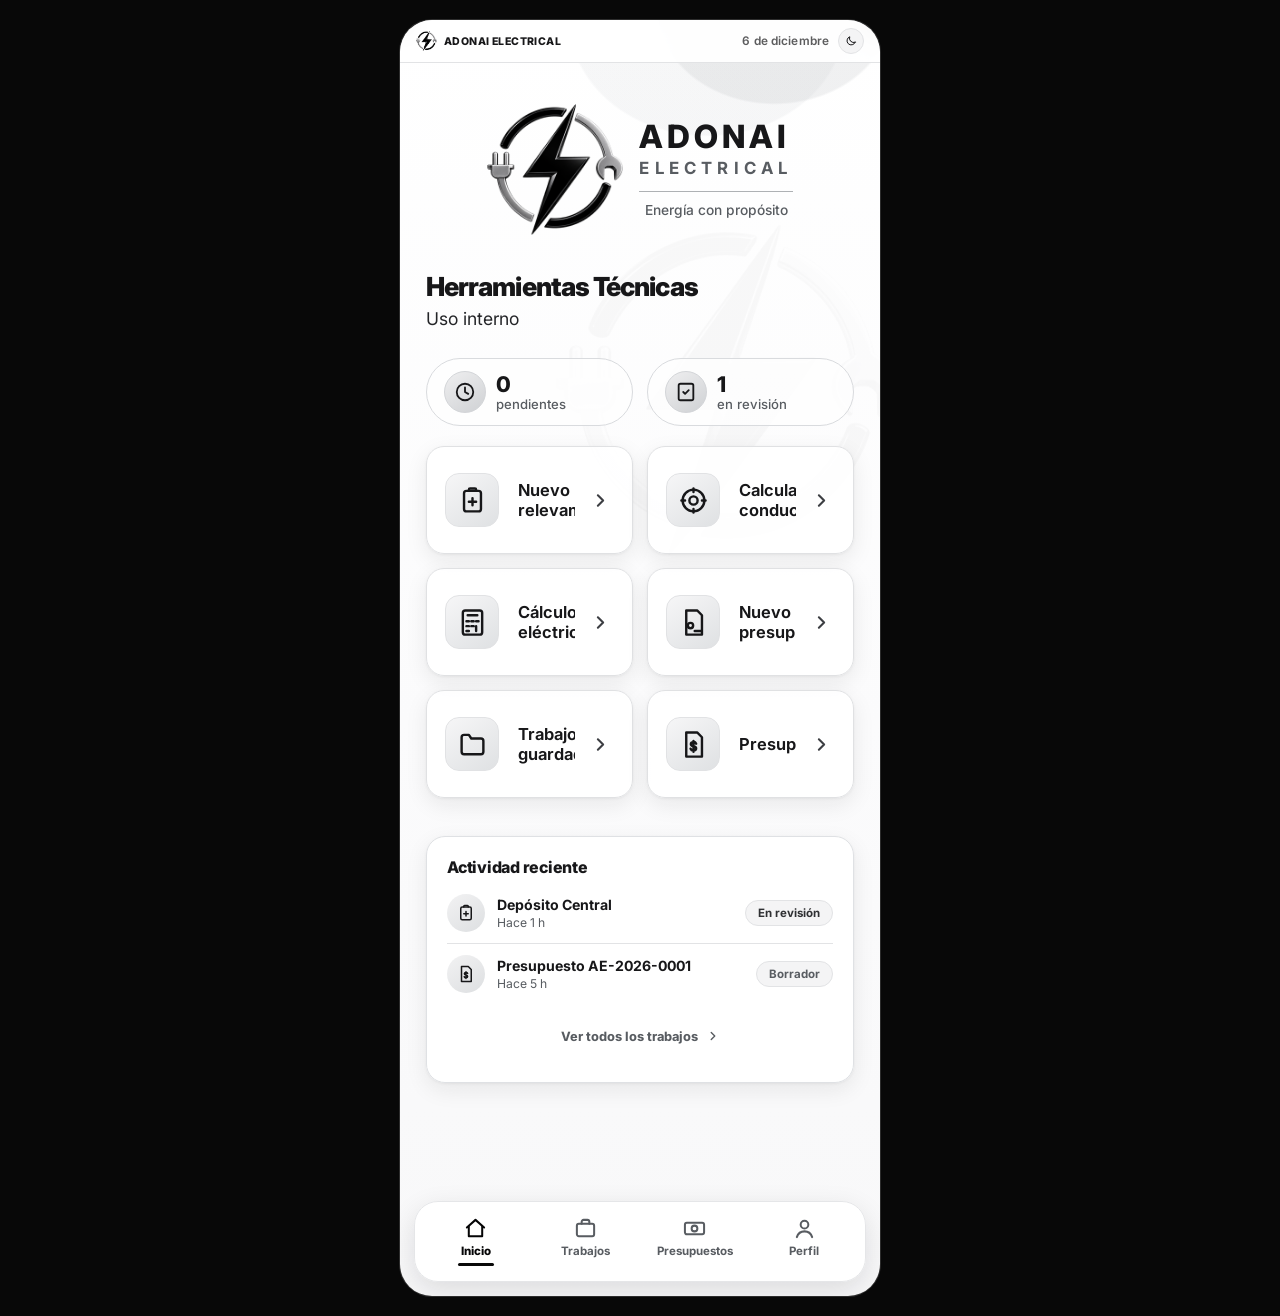
==== commit dc0d0e05: "Cerrar supuesto 1: caño enterrado a temperatura de terreno (25 C) Valores estandar de diseno de UTE " ====
--- a/codigo/index.html
+++ b/codigo/index.html
@@ -467,7 +467,7 @@
         <details class="advanced-panel" id="cond-avanzadas">
           <summary>Condiciones avanzadas <span>temperatura, agrupamiento y caída previa</span></summary>
           <div class="advanced-fields">
-            <div class="field"><label>Temp. ambiente (°C)</label><input class="input" type="number" id="cond-temp" value="30"></div>
+            <div class="field"><label id="cond-temp-label">Temp. ambiente (°C)</label><input class="input" type="number" id="cond-temp" value="30"></div>
             <p class="advanced-note">Se calcula a 30 °C, que es el criterio de la casa para toda la obra. Una temperatura intermedia toma el escalón superior de la Tabla XIV; fuera de la tabla, el cálculo no se puede verificar.</p>
             <div class="grid-2">
               <div class="field"><label>Expuesto al sol</label>
